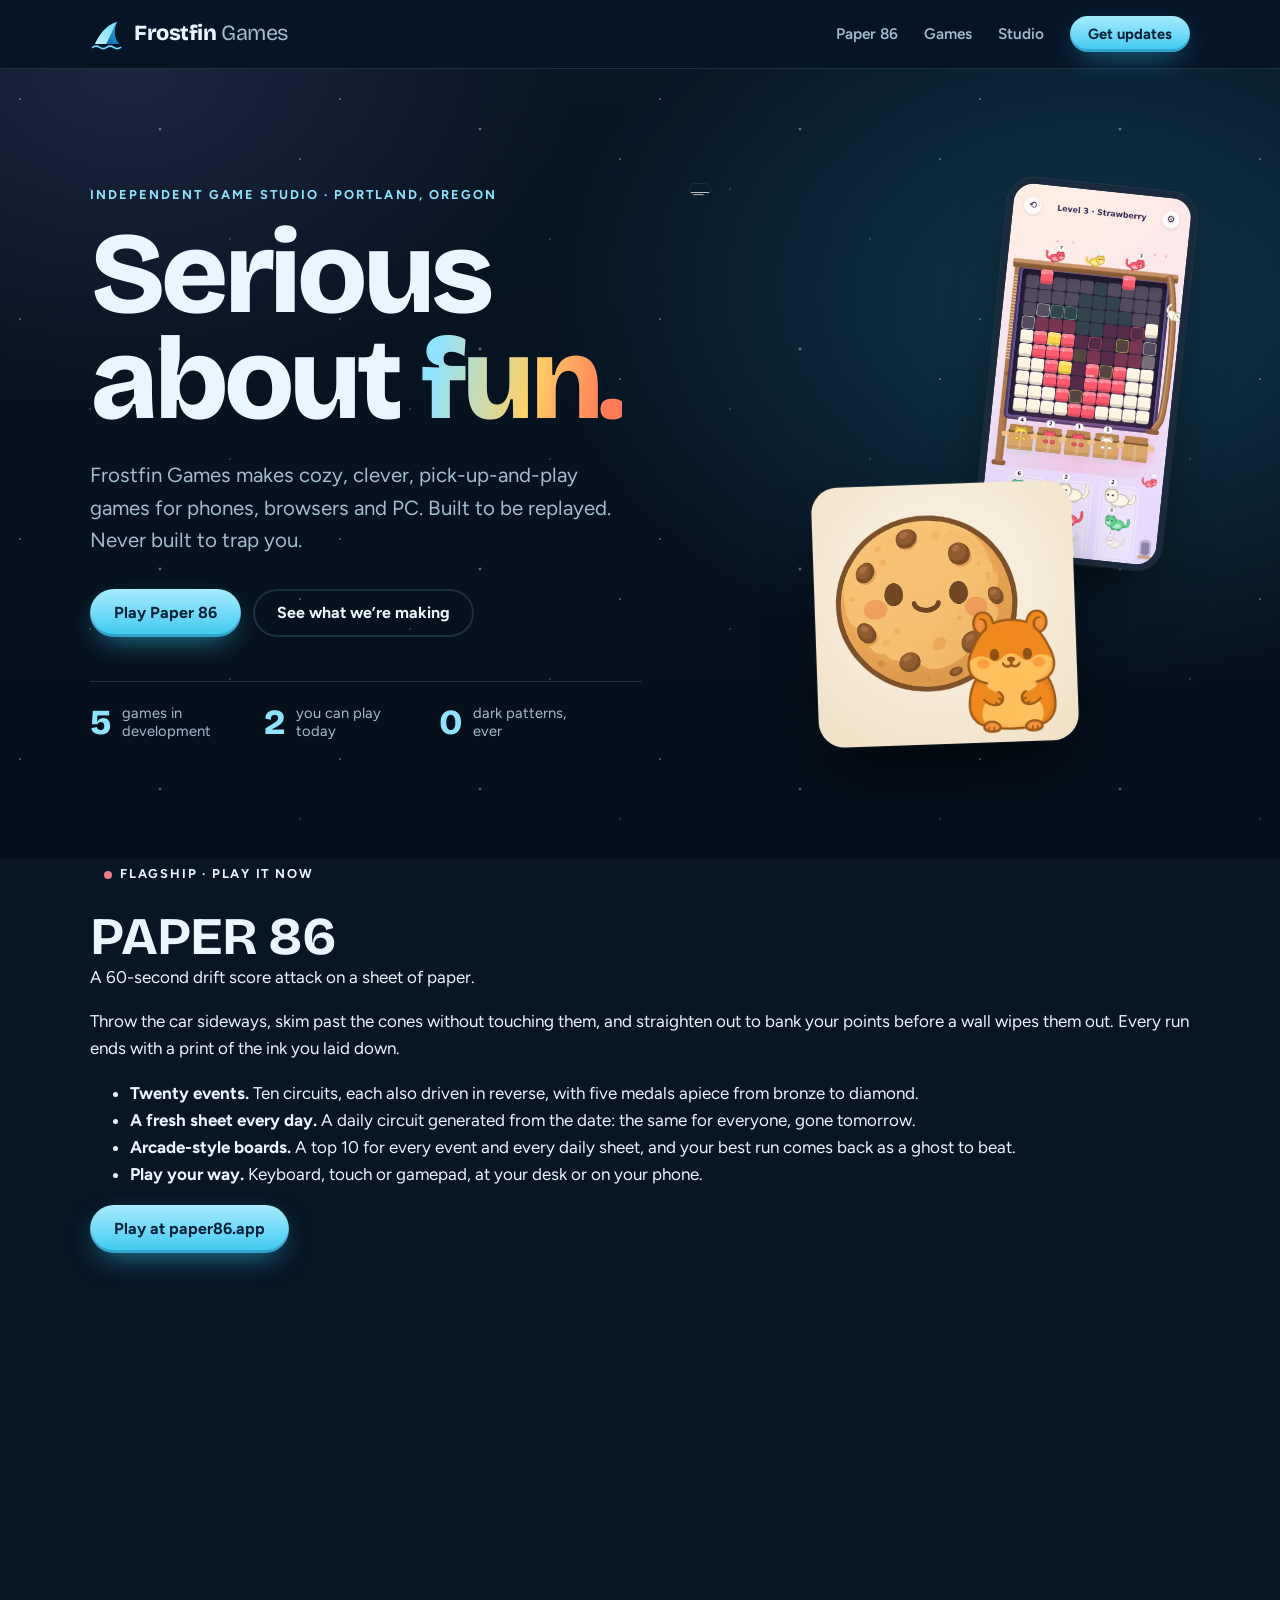
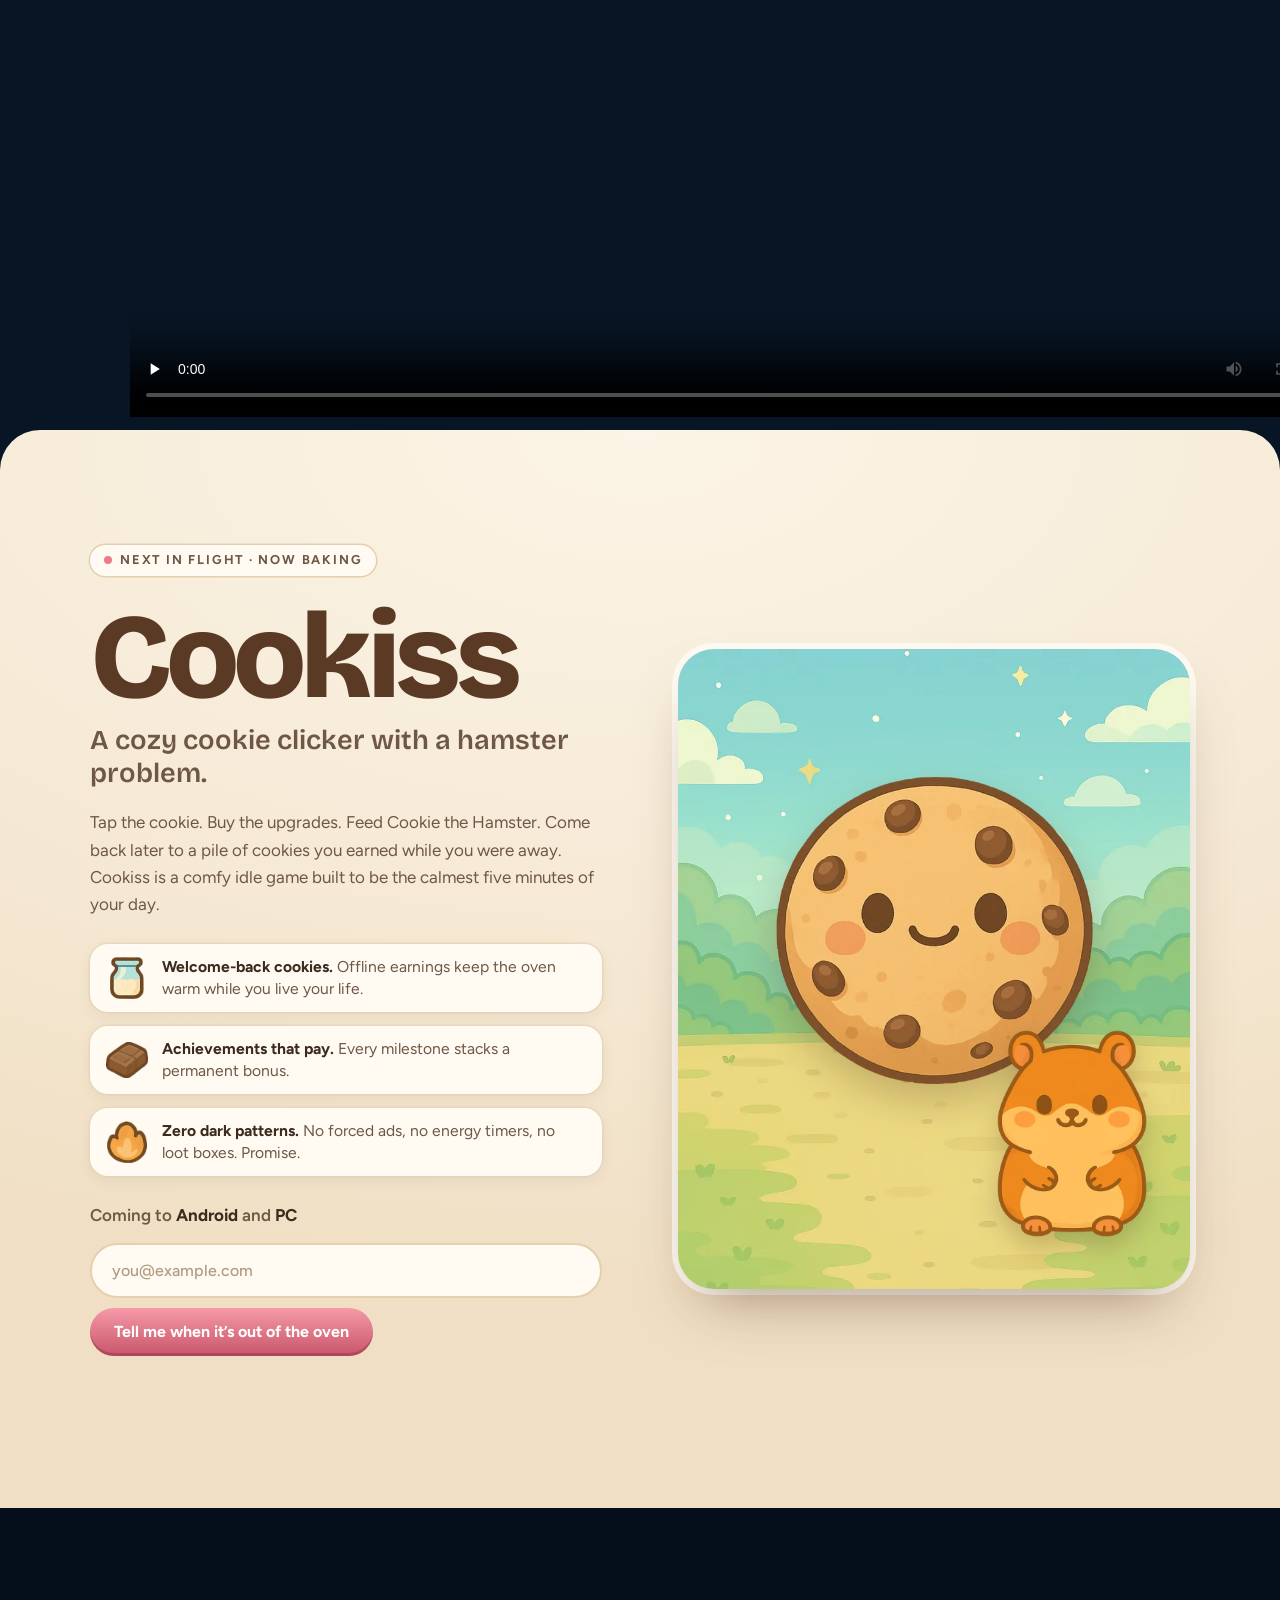
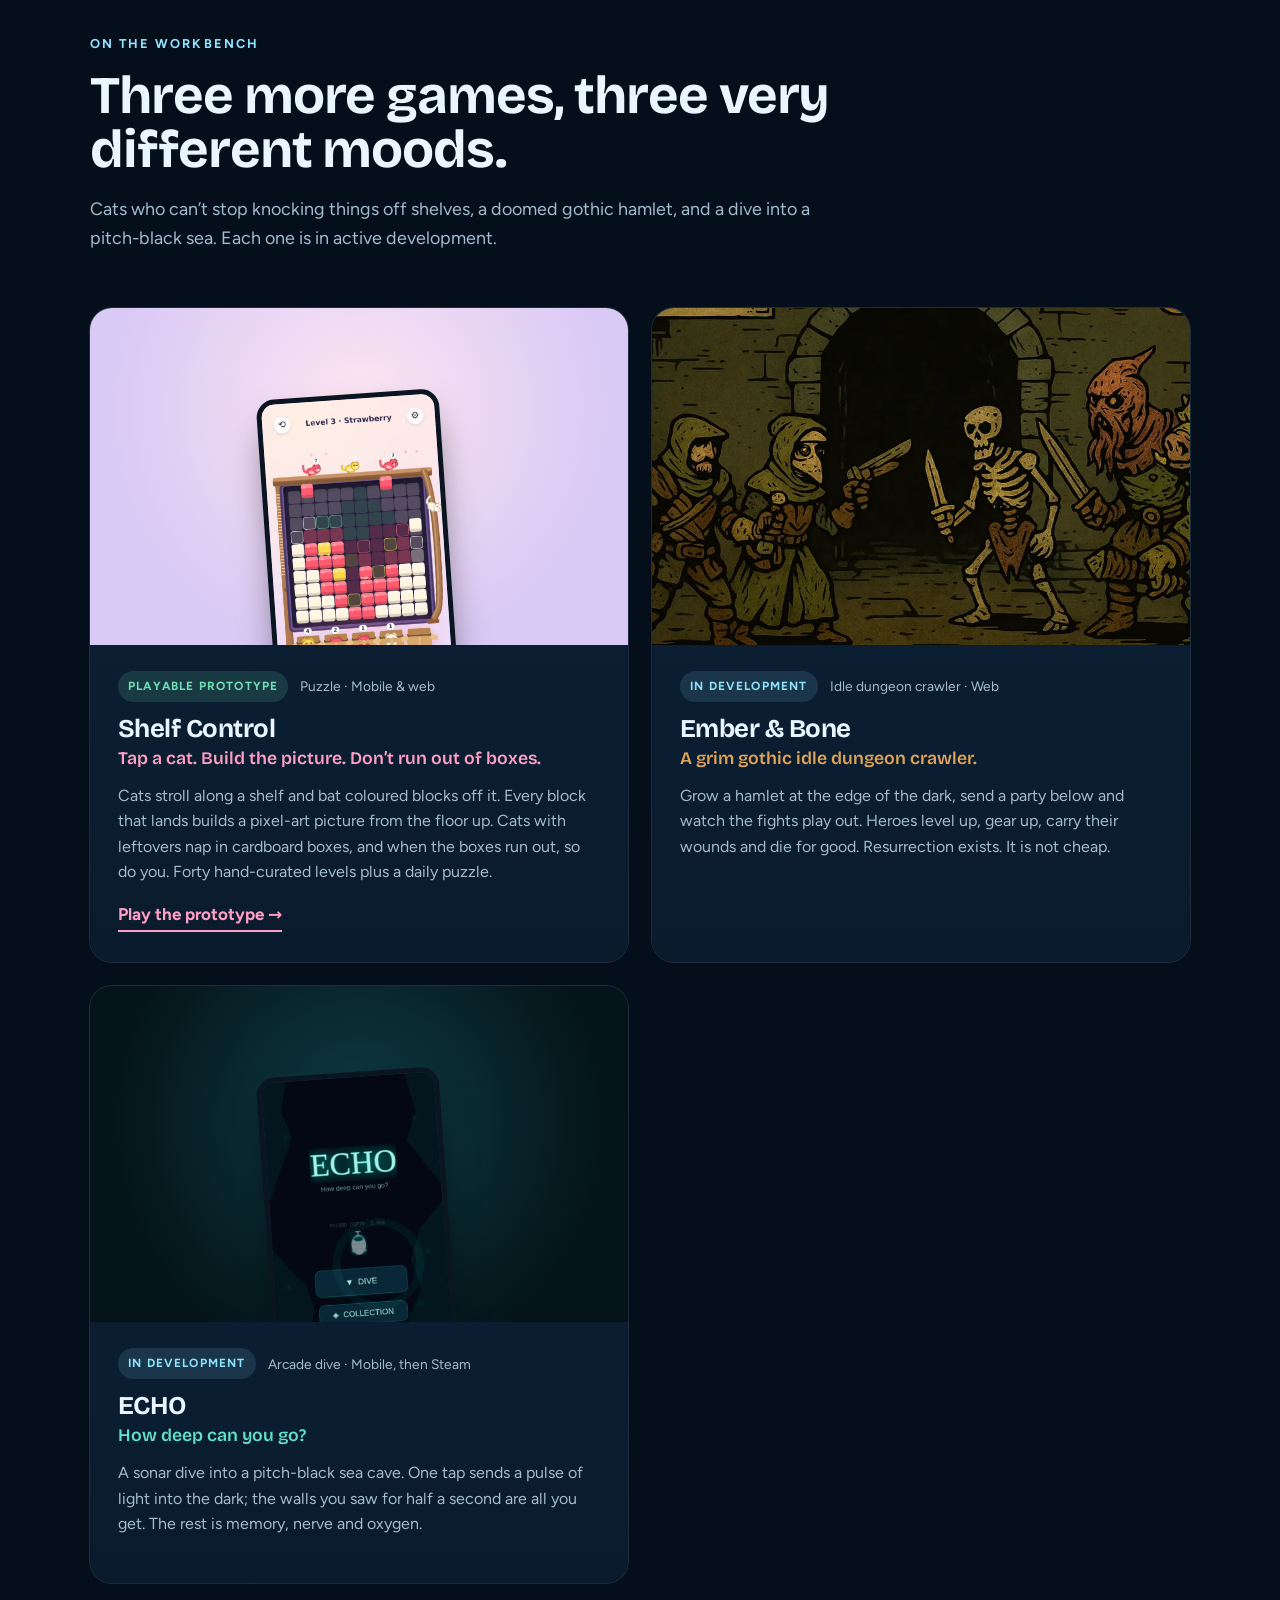
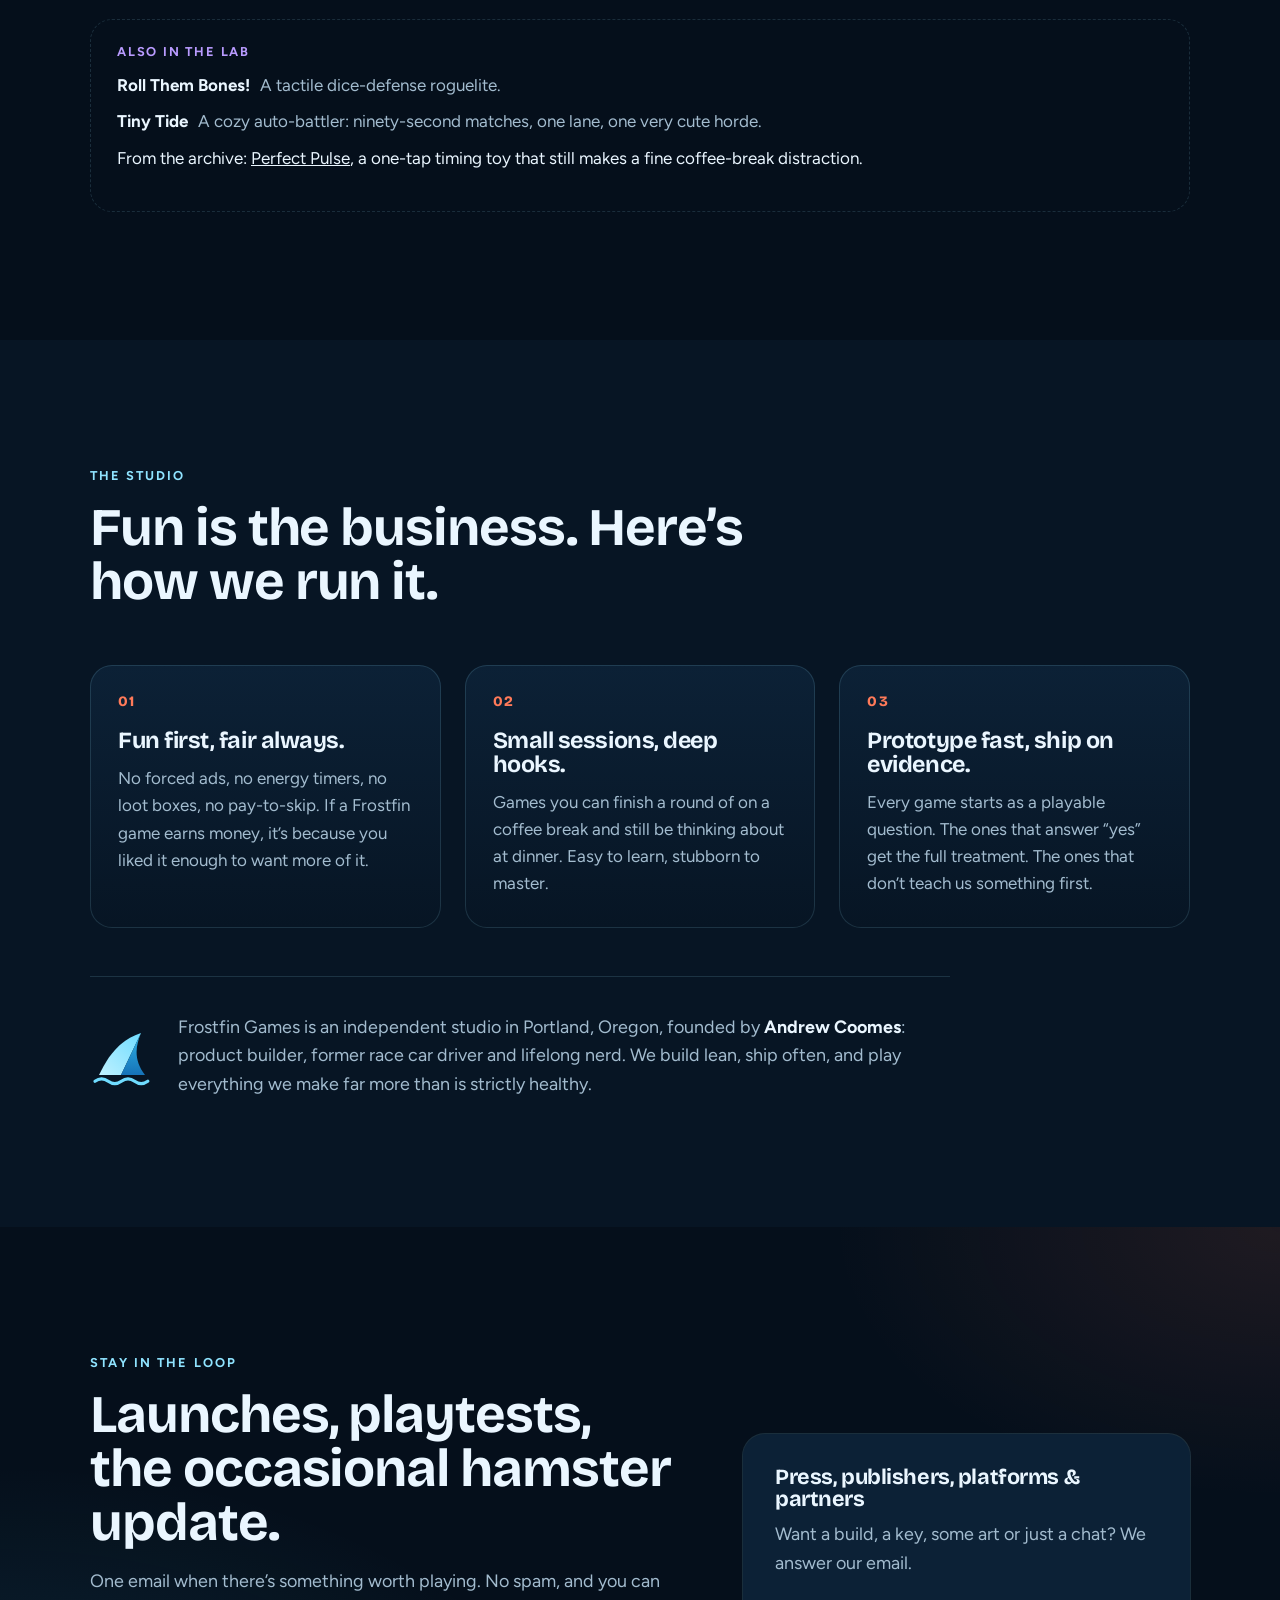
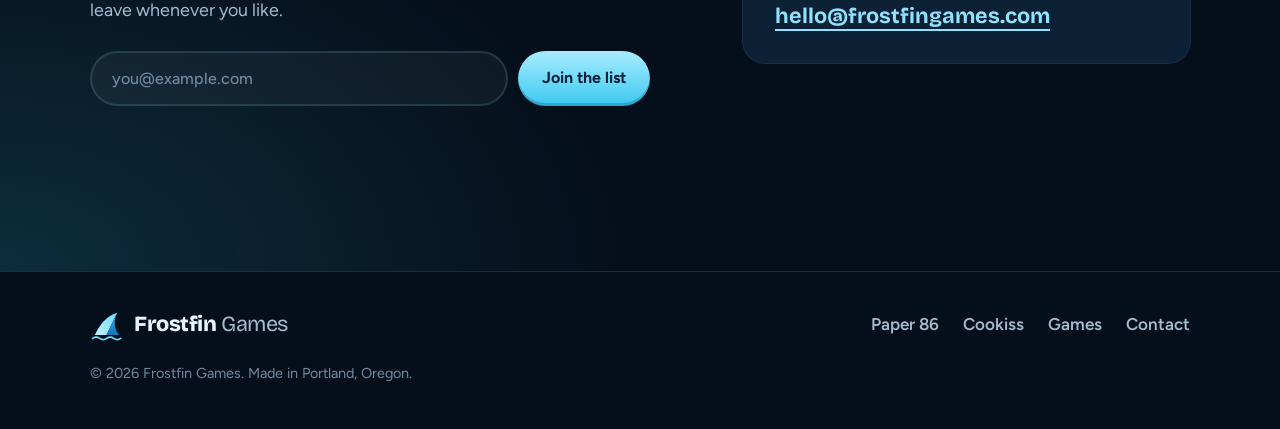
==== public/index.html @ 5053edb3 "Workbench intro: say what Shelf Control's cats actually do Co-Authored-By: Claude Opus 5.5 <noreply@" ====
<!DOCTYPE html>
<html lang="en">
<head>
  <meta charset="utf-8">
  <meta name="viewport" content="width=device-width, initial-scale=1">
  <title>Frostfin Games · Independent game studio</title>
  <meta name="description" content="Frostfin Games is an independent studio in Portland, Oregon making cozy, clever, pick-up-and-play games. Play Paper 86, a 60-second drift score attack. Next in the oven: Cookiss.">
  <meta name="theme-color" content="#071524">
  <meta name="color-scheme" content="dark">
  <link rel="canonical" href="https://frostfingames.com/">
  <link rel="icon" href="/favicon.svg" type="image/svg+xml">
  <link rel="apple-touch-icon" href="/assets/img/apple-touch-icon.png">

  <meta property="og:type" content="website">
  <meta property="og:site_name" content="Frostfin Games">
  <meta property="og:title" content="Frostfin Games · Serious about fun">
  <meta property="og:description" content="An independent studio making cozy, clever, pick-up-and-play games. Now playing: Paper 86. Next in the oven: Cookiss.">
  <meta property="og:url" content="https://frostfingames.com/">
  <meta property="og:image" content="https://frostfingames.com/assets/img/og.png">
  <meta property="og:image:width" content="1200">
  <meta property="og:image:height" content="630">
  <meta name="twitter:card" content="summary_large_image">

  <link rel="preload" href="/assets/fonts/bricolage-grotesque.woff2" as="font" type="font/woff2" crossorigin>
  <link rel="preload" href="/assets/fonts/figtree.woff2" as="font" type="font/woff2" crossorigin>
  <link rel="stylesheet" href="/assets/site.css">

  <script type="application/ld+json">
  {
    "@context": "https://schema.org",
    "@type": "Organization",
    "name": "Frostfin Games",
    "url": "https://frostfingames.com/",
    "logo": "https://frostfingames.com/assets/img/apple-touch-icon.png",
    "email": "hello@frostfingames.com",
    "address": { "@type": "PostalAddress", "addressLocality": "Portland", "addressRegion": "OR", "addressCountry": "US" }
  }
  </script>
</head>
<body>
  <a class="skip" href="#main">Skip to content</a>

  <header class="site-header">
    <div class="wrap header-row">
      <a class="brand" href="/" aria-label="Frostfin Games home">
        <svg class="brand-mark" viewBox="0 0 32 32" aria-hidden="true"><use href="#fin"/></svg>
        <span class="brand-word">Frostfin<span> Games</span></span>
      </a>
      <nav class="nav" aria-label="Primary">
        <a href="#paper86">Paper 86</a>
        <a href="#games">Games</a>
        <a href="#studio">Studio</a>
        <a class="btn btn-small" href="#signup">Get updates</a>
      </nav>
    </div>
  </header>

  <svg width="0" height="0" style="position:absolute" aria-hidden="true">
    <defs>
      <linearGradient id="fin-a" x1="0" y1="1" x2="1" y2="0"><stop offset="0" stop-color="#bff1ff"/><stop offset="1" stop-color="#6fdcff"/></linearGradient>
      <linearGradient id="fin-b" x1="0" y1="0" x2="0" y2="1"><stop offset="0" stop-color="#2fb4e8"/><stop offset="1" stop-color="#1673b8"/></linearGradient>
      <symbol id="fin" viewBox="0 0 32 32">
        <path d="M4.5 25.5C8.5 17.5 13.5 8.5 25.5 4.5L15.5 25.5Z" fill="url(#fin-a)"/>
        <path d="M25.5 4.5C22.5 11.5 22 18.5 27.5 25.5H15.5Z" fill="url(#fin-b)"/>
        <path d="M2.5 28.6c2.2-1.6 4.4-1.6 6.6 0s4.4 1.6 6.6 0 4.4-1.6 6.6 0 4.4 1.6 6.6 0" fill="none" stroke="#6fdcff" stroke-width="1.6" stroke-linecap="round"/>
      </symbol>
    </defs>
  </svg>

  <main id="main">
    <!-- ============ HERO ============ -->
    <section class="hero">
      <div class="snow" aria-hidden="true"></div>
      <div class="wrap hero-grid">
        <div class="hero-copy">
          <p class="eyebrow">Independent game studio &middot; Portland, Oregon</p>
          <h1>Serious<br>about <em>fun.</em></h1>
          <p class="lede">Frostfin Games makes cozy, clever, pick-up-and-play games for phones, browsers and PC. Built to be replayed. Never built to trap you.</p>
          <div class="cta-row">
            <a class="btn" href="https://paper86.app/">Play Paper 86</a>
            <a class="btn btn-ghost" href="#paper86">See what we&rsquo;re making</a>
          </div>
          <ul class="stats" aria-label="Studio at a glance">
            <li><b>5</b><span>games in development</span></li>
            <li><b>2</b><span>you can play today</span></li>
            <li><b>0</b><span>dark patterns, ever</span></li>
          </ul>
        </div>

        <div class="hero-art" aria-hidden="true">
          <div class="tile tile-paper"><img src="/assets/img/paper86-hero.webp" alt="" width="1200" height="675"></div>
          <div class="tile tile-shelf"><img src="/assets/img/shelf-control.webp" alt="" width="560" height="1120"></div>
          <div class="tile tile-cookiss">
            <img class="t-cookie" src="/assets/img/cookiss-cookie.webp" alt="" width="520" height="503">
            <img class="t-hamster" src="/assets/img/cookiss-hamster.webp" alt="" width="520" height="772">
          </div>
        </div>
      </div>
    </section>

    <!-- ============ PAPER 86 ============ -->
    <section class="paper" id="paper86" aria-labelledby="paper-title">
      <div class="wrap paper-grid">
        <div class="paper-copy">
          <p class="tag tag-paper"><span class="dot"></span>Flagship &middot; Play it now</p>
          <h2 id="paper-title" class="paper-title">PAPER 86</h2>
          <p class="paper-sub">A 60-second drift score attack on a sheet of paper.</p>
          <p>Throw the car sideways, skim past the cones without touching them, and straighten out to bank your points before a wall wipes them out. Every run ends with a print of the ink you laid down.</p>
          <ul class="paper-list">
            <li><b>Twenty events.</b> Ten circuits, each also driven in reverse, with five medals apiece from bronze to diamond.</li>
            <li><b>A fresh sheet every day.</b> A daily circuit generated from the date: the same for everyone, gone tomorrow.</li>
            <li><b>Arcade-style boards.</b> A top 10 for every event and every daily sheet, and your best run comes back as a ghost to beat.</li>
            <li><b>Play your way.</b> Keyboard, touch or gamepad, at your desk or on your phone.</li>
          </ul>
          <div class="cta-row">
            <a class="btn btn-ink" href="https://paper86.app/">Play at paper86.app</a>
          </div>
        </div>
        <div class="paper-art">
          <figure class="sheet">
            <video controls preload="none" playsinline poster="/assets/img/paper86-poster.webp" width="1280" height="720" aria-label="Paper 86 trailer">
              <source src="/assets/video/paper86-trailer.mp4" type="video/mp4">
            </video>
            <figcaption>The 32-second trailer, captured frame by frame from the game itself.</figcaption>
          </figure>
        </div>
      </div>
    </section>

    <!-- ============ COOKISS ============ -->
    <section class="cookiss" id="cookiss" aria-labelledby="cookiss-title">
      <div class="wrap cookiss-grid">
        <div class="cookiss-copy">
          <p class="tag tag-cookie"><span class="dot"></span>Next in flight &middot; Now baking</p>
          <h2 id="cookiss-title" class="cookiss-title">Cookiss</h2>
          <p class="cookiss-sub">A cozy cookie clicker with a hamster problem.</p>
          <p>Tap the cookie. Buy the upgrades. Feed Cookie the Hamster. Come back later to a pile of cookies you earned while you were away. Cookiss is a comfy idle game built to be the calmest five minutes of your day.</p>
          <ul class="perks">
            <li><img src="/assets/img/cookiss-milkdip.webp" alt="" width="200" height="252" loading="lazy"><span><b>Welcome-back cookies.</b> Offline earnings keep the oven warm while you live your life.</span></li>
            <li><img src="/assets/img/cookiss-chocobar.webp" alt="" width="200" height="173" loading="lazy"><span><b>Achievements that pay.</b> Every milestone stacks a permanent bonus.</span></li>
            <li><img src="/assets/img/cookiss-flame.webp" alt="" width="200" height="208" loading="lazy"><span><b>Zero dark patterns.</b> No forced ads, no energy timers, no loot boxes. Promise.</span></li>
          </ul>
          <p class="platforms">Coming to <b>Android</b> and <b>PC</b></p>
          <form class="signup signup-cookie" action="/api/subscribe" method="post" data-signup>
            <input type="hidden" name="source" value="cookiss">
            <label class="hp" aria-hidden="true">Company <input type="text" name="company" tabindex="-1" autocomplete="off"></label>
            <label for="email-cookiss" class="sr">Email address</label>
            <input id="email-cookiss" type="email" name="email" required autocomplete="email" placeholder="you@example.com">
            <button type="submit">Tell me when it&rsquo;s out of the oven</button>
            <p class="form-msg" role="status" aria-live="polite"></p>
          </form>
        </div>
        <div class="cookiss-art" aria-hidden="true">
          <div class="meadow">
            <img class="c-cookie" src="/assets/img/cookiss-cookie.webp" alt="" width="520" height="503" loading="lazy">
            <img class="c-hamster" src="/assets/img/cookiss-hamster.webp" alt="" width="520" height="772" loading="lazy">
            <span class="plus p1">+1</span><span class="plus p2">+12</span><span class="plus p3">+1.2k</span>
          </div>
        </div>
      </div>
    </section>

    <!-- ============ WORKBENCH ============ -->
    <section class="section" id="games" aria-labelledby="games-title">
      <div class="wrap">
        <header class="section-head">
          <p class="eyebrow">On the workbench</p>
          <h2 id="games-title">Three more games, three very different moods.</h2>
          <p>Cats who can&rsquo;t stop knocking things off shelves, a doomed gothic hamlet, and a dive into a pitch-black sea. Each one is in active development.</p>
        </header>

        <div class="games">
          <article class="game game-shelf">
            <div class="media media-phone"><img src="/assets/img/shelf-control.webp" alt="Shelf Control gameplay: cats on a shelf above a half-built pixel-art strawberry" width="560" height="1120" loading="lazy"></div>
            <div class="game-body">
              <div class="meta"><span class="status status-play">Playable prototype</span><span>Puzzle &middot; Mobile &amp; web</span></div>
              <h3>Shelf Control</h3>
              <p class="hook">Tap a cat. Build the picture. Don&rsquo;t run out of boxes.</p>
              <p>Cats stroll along a shelf and bat coloured blocks off it. Every block that lands builds a pixel-art picture from the floor up. Cats with leftovers nap in cardboard boxes, and when the boxes run out, so do you. Forty hand-curated levels plus a daily puzzle.</p>
              <a class="link" href="https://andrewcoomes.com/shelf-control/" rel="noopener">Play the prototype <span aria-hidden="true">&rarr;</span></a>
            </div>
          </article>

          <article class="game game-ember">
            <div class="media media-wide"><img src="/assets/img/ember-bone.webp" alt="Ember &amp; Bone art: a knight, rogues and a monk face skeletons and an orc in a torchlit crypt" width="1200" height="500" loading="lazy"></div>
            <div class="game-body">
              <div class="meta"><span class="status status-dev">In development</span><span>Idle dungeon crawler &middot; Web</span></div>
              <h3>Ember &amp; Bone</h3>
              <p class="hook">A grim gothic idle dungeon crawler.</p>
              <p>Grow a hamlet at the edge of the dark, send a party below and watch the fights play out. Heroes level up, gear up, carry their wounds and die for good. Resurrection exists. It is not cheap.</p>
            </div>
          </article>


          <article class="game game-echo">
            <div class="media media-phone"><img src="/assets/img/echo.webp" alt="ECHO title screen: a small diving pod in a dark sea cave, asking how deep can you go" width="560" height="1204" loading="lazy"></div>
            <div class="game-body">
              <div class="meta"><span class="status status-dev">In development</span><span>Arcade dive &middot; Mobile, then Steam</span></div>
              <h3>ECHO</h3>
              <p class="hook">How deep can you go?</p>
              <p>A sonar dive into a pitch-black sea cave. One tap sends a pulse of light into the dark; the walls you saw for half a second are all you get. The rest is memory, nerve and oxygen.</p>
            </div>
          </article>
        </div>

        <aside class="lab" id="lab" aria-label="Also in the lab">
          <p class="lab-label">Also in the lab</p>
          <ul>
            <li><b>Roll Them Bones!</b> A tactile dice-defense roguelite.</li>
            <li><b>Tiny Tide</b> A cozy auto-battler: ninety-second matches, one lane, one very cute horde.</li>
          </ul>
          <p class="lab-archive">From the archive: <a href="/play/perfect-pulse/">Perfect Pulse</a>, a one-tap timing toy that still makes a fine coffee-break distraction.</p>
        </aside>
      </div>
    </section>

    <!-- ============ STUDIO ============ -->
    <section class="section studio" id="studio" aria-labelledby="studio-title">
      <div class="wrap">
        <header class="section-head">
          <p class="eyebrow">The studio</p>
          <h2 id="studio-title">Fun is the business. Here&rsquo;s how we run it.</h2>
        </header>
        <div class="pillars">
          <div class="pillar">
            <span class="pillar-num">01</span>
            <h3>Fun first, fair always.</h3>
            <p>No forced ads, no energy timers, no loot boxes, no pay-to-skip. If a Frostfin game earns money, it&rsquo;s because you liked it enough to want more of it.</p>
          </div>
          <div class="pillar">
            <span class="pillar-num">02</span>
            <h3>Small sessions, deep hooks.</h3>
            <p>Games you can finish a round of on a coffee break and still be thinking about at dinner. Easy to learn, stubborn to master.</p>
          </div>
          <div class="pillar">
            <span class="pillar-num">03</span>
            <h3>Prototype fast, ship on evidence.</h3>
            <p>Every game starts as a playable question. The ones that answer &ldquo;yes&rdquo; get the full treatment. The ones that don&rsquo;t teach us something first.</p>
          </div>
        </div>
        <div class="about">
          <svg class="about-mark" viewBox="0 0 32 32" aria-hidden="true"><use href="#fin"/></svg>
          <p>Frostfin Games is an independent studio in Portland, Oregon, founded by <b>Andrew Coomes</b>: product builder, former race car driver and lifelong nerd. We build lean, ship often, and play everything we make far more than is strictly healthy.</p>
        </div>
      </div>
    </section>

    <!-- ============ SIGNUP / CONTACT ============ -->
    <section class="section signup-section" id="signup" aria-labelledby="signup-title">
      <div class="wrap signup-grid">
        <div>
          <p class="eyebrow">Stay in the loop</p>
          <h2 id="signup-title">Launches, playtests, the occasional hamster update.</h2>
          <p>One email when there&rsquo;s something worth playing. No spam, and you can leave whenever you like.</p>
          <form class="signup" action="/api/subscribe" method="post" data-signup>
            <input type="hidden" name="source" value="studio">
            <label class="hp" aria-hidden="true">Company <input type="text" name="company" tabindex="-1" autocomplete="off"></label>
            <label for="email-studio" class="sr">Email address</label>
            <input id="email-studio" type="email" name="email" required autocomplete="email" placeholder="you@example.com">
            <button type="submit">Join the list</button>
            <p class="form-msg" role="status" aria-live="polite"></p>
          </form>
        </div>
        <div class="contact-card">
          <h3>Press, publishers, platforms &amp; partners</h3>
          <p>Want a build, a key, some art or just a chat? We answer our email.</p>
          <a class="contact-email" href="mailto:hello@frostfingames.com">hello@frostfingames.com</a>
        </div>
      </div>
    </section>
  </main>

  <footer class="site-footer">
    <div class="wrap footer-row">
      <a class="brand" href="/" aria-label="Frostfin Games home">
        <svg class="brand-mark" viewBox="0 0 32 32" aria-hidden="true"><use href="#fin"/></svg>
        <span class="brand-word">Frostfin<span> Games</span></span>
      </a>
      <nav aria-label="Footer">
        <a href="#paper86">Paper 86</a>
        <a href="#cookiss">Cookiss</a>
        <a href="#games">Games</a>
        <a href="mailto:hello@frostfingames.com">Contact</a>
      </nav>
      <p class="fine">&copy; <span data-year>2026</span> Frostfin Games. Made in Portland, Oregon.</p>
    </div>
  </footer>

  <script src="/assets/site.js" defer></script>
</body>
</html>
---- assets/site.css ----
/* Frostfin Games — site styles. No build step; edit and ship. */

@font-face {
  font-family: "Bricolage Grotesque";
  src: url("/assets/fonts/bricolage-grotesque.woff2") format("woff2");
  font-weight: 200 800;
  font-display: swap;
}
@font-face {
  font-family: "Figtree";
  src: url("/assets/fonts/figtree.woff2") format("woff2");
  font-weight: 300 900;
  font-display: swap;
}

:root {
  /* Arctic night */
  --abyss: #050f1b;
  --night: #071524;
  --deep: #0c2136;
  --shelf: #11304c;
  --line: rgba(155, 231, 255, .14);
  --text: #eaf6ff;
  --muted: #a3bccf;
  --frost: #8fe3ff;
  --frost-strong: #3cc8f0;
  /* Warmth, because fun */
  --coral: #ff7a59;
  --sun: #ffd166;
  --mint: #6fe0b5;
  --violet: #b99bff;

  /* Cookiss's own palette, borrowed from the game */
  --dough: #e8a63c;
  --choc: #5a3a24;
  --cocoa: #3b2a1e;
  --berry: #ec7a8b;
  --berry-dk: #c9556a;
  --milk: #fffbf3;
  --crumb: #f6ead6;

  --display: "Bricolage Grotesque", ui-sans-serif, system-ui, sans-serif;
  --body: "Figtree", ui-sans-serif, system-ui, -apple-system, "Segoe UI", sans-serif;
  --radius: 22px;
  --wrap: 1180px;
  --gutter: clamp(16px, 4vw, 40px);
}

*, *::before, *::after { box-sizing: border-box; }
html { scroll-behavior: smooth; -webkit-text-size-adjust: 100%; }
body {
  margin: 0;
  background: var(--night);
  color: var(--text);
  font: 400 1.0625rem/1.6 var(--body);
  -webkit-font-smoothing: antialiased;
  overflow-x: hidden;
}
img { max-width: 100%; height: auto; display: block; }
a { color: inherit; }
h1, h2, h3 { font-family: var(--display); line-height: 1.02; margin: 0; letter-spacing: -.02em; }
h2 { font-size: clamp(2rem, 4.4vw, 3.3rem); font-weight: 700; }
h3 { font-size: 1.6rem; font-weight: 700; }
p { margin: 0 0 1em; }
b { font-weight: 700; }

.wrap { max-width: var(--wrap); margin: 0 auto; padding: 0 var(--gutter); }
.sr { position: absolute; width: 1px; height: 1px; overflow: hidden; clip: rect(0 0 0 0); white-space: nowrap; }
.hp { position: absolute; left: -9999px; width: 1px; height: 1px; overflow: hidden; }
.skip { position: absolute; left: 12px; top: -60px; z-index: 100; background: var(--frost); color: var(--abyss); padding: 10px 14px; border-radius: 10px; font-weight: 700; }
.skip:focus { top: 12px; }
:focus-visible { outline: 3px solid var(--sun); outline-offset: 3px; border-radius: 6px; }

.eyebrow {
  font: 700 .8rem/1.2 var(--body);
  letter-spacing: .16em; text-transform: uppercase;
  color: var(--frost); margin-bottom: 18px;
}

/* ---------- Buttons ---------- */
.btn {
  display: inline-flex; align-items: center; justify-content: center; gap: 8px;
  font: 700 1rem/1 var(--body);
  padding: 16px 24px; border-radius: 999px;
  background: linear-gradient(180deg, #a8ecff, var(--frost-strong));
  color: #03223a; text-decoration: none; border: 0; cursor: pointer;
  box-shadow: 0 10px 30px -10px rgba(60, 200, 240, .7), inset 0 -3px 0 rgba(0, 60, 100, .25);
  transition: transform .15s ease, box-shadow .15s ease;
}
.btn:hover { transform: translateY(-2px); box-shadow: 0 16px 34px -12px rgba(60, 200, 240, .85), inset 0 -3px 0 rgba(0, 60, 100, .25); }
.btn:active { transform: translateY(1px); }
.btn-ghost { background: transparent; color: var(--text); box-shadow: inset 0 0 0 2px var(--line); }
.btn-ghost:hover { box-shadow: inset 0 0 0 2px var(--frost); }
.btn-small { padding: 11px 18px; font-size: .92rem; }

/* ---------- Header ---------- */
.site-header {
  position: sticky; top: 0; z-index: 50;
  background: rgba(7, 21, 36, .72);
  backdrop-filter: saturate(160%) blur(14px);
  -webkit-backdrop-filter: saturate(160%) blur(14px);
  border-bottom: 1px solid var(--line);
}
.header-row { display: flex; align-items: center; justify-content: space-between; height: 68px; gap: 16px; }
.brand { display: inline-flex; align-items: center; gap: 10px; text-decoration: none; }
.brand-mark { width: 34px; height: 34px; flex: none; }
.brand-word { font: 800 1.35rem/1 var(--display); letter-spacing: -.02em; }
.brand-word span { font-weight: 400; color: var(--muted); }
.nav { display: flex; align-items: center; gap: 26px; }
.nav a:not(.btn) { text-decoration: none; color: var(--muted); font-weight: 600; font-size: .96rem; }
.nav a:not(.btn):hover { color: var(--text); }
@media (max-width: 720px) {
  .nav a:not(.btn) { display: none; }
  .brand-word span { display: none; }
}

/* ---------- Hero ---------- */
.hero {
  position: relative; overflow: hidden;
  padding: clamp(56px, 9vw, 120px) 0 clamp(64px, 9vw, 120px);
  background:
    radial-gradient(60% 70% at 85% 30%, rgba(60, 200, 240, .20), transparent 70%),
    radial-gradient(50% 60% at 10% 0%, rgba(185, 155, 255, .12), transparent 70%),
    linear-gradient(180deg, var(--night), var(--abyss));
}
.hero::after {
  content: ""; position: absolute; left: 0; right: 0; bottom: -1px; height: 90px;
  background: linear-gradient(180deg, transparent, var(--abyss));
  pointer-events: none;
}
.snow {
  position: absolute; inset: 0; pointer-events: none; opacity: .55;
  background-image:
    radial-gradient(1.5px 1.5px at 20px 30px, #fff, transparent),
    radial-gradient(1px 1px at 90px 120px, #cfefff, transparent),
    radial-gradient(2px 2px at 160px 60px, #fff, transparent),
    radial-gradient(1px 1px at 230px 170px, #cfefff, transparent),
    radial-gradient(1.5px 1.5px at 300px 90px, #fff, transparent);
  background-size: 320px 220px;
  animation: snow 28s linear infinite;
}
@keyframes snow { to { background-position: 60px 660px; } }

.hero-grid { position: relative; z-index: 1; display: grid; grid-template-columns: 1.05fr .95fr; gap: 48px; align-items: center; }
.hero h1 { font-size: clamp(3.4rem, 9vw, 7.4rem); font-weight: 800; letter-spacing: -.045em; line-height: .92; margin-bottom: 26px; }
.hero h1 em {
  font-style: normal;
  background: linear-gradient(100deg, var(--frost) 10%, var(--sun) 55%, var(--coral) 90%);
  -webkit-background-clip: text; background-clip: text; color: transparent;
}
.lede { font-size: clamp(1.1rem, 1.6vw, 1.3rem); color: var(--muted); max-width: 34em; margin-bottom: 32px; }
.cta-row { display: flex; flex-wrap: wrap; gap: 12px; margin-bottom: 44px; }
.stats { list-style: none; margin: 0; padding: 22px 0 0; display: grid; grid-template-columns: repeat(3, auto); justify-content: start; gap: 14px 32px; border-top: 1px solid var(--line); }
.stats li { display: flex; align-items: center; gap: 10px; }
.stats b { font: 800 2.2rem/1 var(--display); color: var(--frost); }
.stats span { color: var(--muted); font-size: .92rem; max-width: 7.5em; line-height: 1.25; }
@media (max-width: 520px) { .stats { grid-template-columns: 1fr; } .stats span { max-width: none; } }

.hero-art { position: relative; height: clamp(420px, 46vw, 560px); }
.tile {
  position: absolute; border-radius: 26px; overflow: hidden;
  box-shadow: 0 30px 60px -20px rgba(0, 0, 0, .7), 0 0 0 1px rgba(255, 255, 255, .08);
  transition: transform .5s cubic-bezier(.2, .8, .2, 1);
}
.tile img { width: 100%; height: 100%; object-fit: cover; }
.tile-ember { width: 46%; aspect-ratio: 920 / 1140; left: 0; top: 10%; transform: rotate(-7deg); }
.tile-shelf { width: 38%; aspect-ratio: 1 / 2; right: 2%; top: 0; transform: rotate(6deg); border: 6px solid #1b2a3c; }
.tile-cookiss {
  width: 52%; aspect-ratio: 1; left: 25%; bottom: 0; transform: rotate(-2deg);
  background: radial-gradient(circle at 50% 40%, #fff6e6, var(--crumb) 55%, #f0dfc4);
}
.tile-cookiss .t-cookie { position: absolute; width: 70%; height: auto; left: 8%; top: 12%; object-fit: contain; animation: bob 5s ease-in-out infinite; }
.tile-cookiss .t-hamster { position: absolute; width: 42%; height: auto; right: 4%; bottom: -4%; object-fit: contain; }
.hero-art:hover .tile-ember { transform: rotate(-10deg) translateX(-10px); }
.hero-art:hover .tile-shelf { transform: rotate(9deg) translateX(10px); }
@keyframes bob { 50% { transform: translateY(-8px) rotate(4deg); } }

@media (max-width: 900px) {
  .hero-grid { grid-template-columns: 1fr; }
  .hero-art { height: 400px; max-width: 460px; width: 100%; margin: 0 auto; }
}

/* ---------- Cookiss ---------- */
.cookiss {
  position: relative;
  background: radial-gradient(120% 80% at 50% 0%, #fcf4e6 0%, var(--crumb) 55%, #f0dfc4 100%);
  color: var(--cocoa);
  padding: clamp(64px, 9vw, 120px) 0;
  border-radius: 40px 40px 0 0;
  margin-top: -40px;
  z-index: 2;
}
.cookiss-grid { display: grid; grid-template-columns: 1fr 1fr; gap: clamp(32px, 6vw, 80px); align-items: center; }
.tag { display: inline-flex; align-items: center; gap: 8px; font: 700 .8rem/1 var(--body); letter-spacing: .14em; text-transform: uppercase; padding: 9px 14px; border-radius: 999px; margin-bottom: 20px; }
.tag-cookie { background: var(--milk); color: var(--berry-dk); box-shadow: 0 0 0 1.5px #e4cfae; }
.tag .dot { width: 8px; height: 8px; border-radius: 50%; background: var(--berry); animation: pulse 1.6s ease-in-out infinite; }
@keyframes pulse { 50% { opacity: .3; } }
.cookiss-title { font-size: clamp(4rem, 10vw, 7.5rem); font-weight: 800; color: var(--choc); letter-spacing: -.05em; margin-bottom: 6px; }
.cookiss-sub { font: 600 clamp(1.3rem, 2.2vw, 1.7rem)/1.2 var(--display); color: var(--berry-dk); margin-bottom: 20px; }
.cookiss p { color: #6e5745; }
.perks { list-style: none; padding: 0; margin: 26px 0; display: grid; gap: 14px; }
.perks li { display: flex; align-items: center; gap: 14px; background: var(--milk); border-radius: 18px; padding: 12px 16px; box-shadow: 0 4px 14px rgba(90, 58, 36, .08), 0 0 0 1.5px #ecdcbf; }
.perks img { width: 42px; height: 42px; object-fit: contain; flex: none; }
.perks span { color: #6e5745; line-height: 1.4; font-size: .98rem; }
.perks b { color: var(--cocoa); }
.platforms { font-weight: 600; margin-bottom: 14px; }
.platforms b { color: var(--cocoa); }

.meadow {
  position: relative; aspect-ratio: 4 / 5; border-radius: 36px; overflow: hidden;
  background: url("/assets/img/cookiss-meadow.webp") center / cover;
  box-shadow: 0 30px 60px -25px rgba(90, 58, 36, .55), 0 0 0 6px var(--milk);
}
.c-cookie { position: absolute; width: 62%; left: 19%; top: 20%; animation: bob 5s ease-in-out infinite; filter: drop-shadow(0 18px 18px rgba(90, 58, 36, .25)); }
.c-hamster { position: absolute; width: 36%; right: 5%; bottom: 3%; filter: drop-shadow(0 12px 12px rgba(90, 58, 36, .25)); }
.plus { position: absolute; font: 800 1.4rem/1 var(--display); color: var(--milk); text-shadow: 0 2px 0 var(--choc), 0 0 12px rgba(90, 58, 36, .4); animation: rise 3.6s ease-out infinite; opacity: 0; }
.p1 { left: 22%; top: 30%; }
.p2 { left: 64%; top: 22%; animation-delay: 1.2s; }
.p3 { left: 42%; top: 16%; animation-delay: 2.4s; font-size: 1.1rem; }
@keyframes rise { 0% { opacity: 0; transform: translateY(20px); } 15% { opacity: 1; } 70% { opacity: 1; } 100% { opacity: 0; transform: translateY(-60px); } }
@media (max-width: 900px) {
  .cookiss-grid { grid-template-columns: 1fr; }
  .cookiss-art { order: -1; max-width: 340px; width: 100%; margin: 0 auto; }
}

/* ---------- Signup forms ---------- */
.signup { display: flex; flex-wrap: wrap; gap: 10px; max-width: 560px; }
.signup input[type=email] {
  flex: 1 1 240px; min-width: 0;
  font: 500 1rem/1 var(--body); padding: 16px 20px; border-radius: 999px;
  border: 2px solid var(--line); background: rgba(255, 255, 255, .04); color: var(--text);
}
.signup input[type=email]::placeholder { color: #6f8aa0; }
.signup input[type=email]:focus { outline: none; border-color: var(--frost); }
.signup button {
  flex: 0 1 auto;
  font: 700 1rem/1 var(--body); padding: 16px 24px; border-radius: 999px; border: 0; cursor: pointer;
  background: linear-gradient(180deg, #a8ecff, var(--frost-strong)); color: #03223a;
  box-shadow: inset 0 -3px 0 rgba(0, 60, 100, .25);
}
.signup button:disabled { opacity: .6; cursor: progress; }
.form-msg { flex-basis: 100%; margin: 4px 0 0 8px; min-height: 1.5em; font-weight: 600; font-size: .95rem; }
.form-msg.ok { color: var(--mint); }
.form-msg.err { color: var(--coral); }

.signup-cookie input[type=email] { background: var(--milk); border-color: #e4cfae; color: var(--cocoa); }
.signup-cookie input[type=email]::placeholder { color: #b19a82; }
.signup-cookie input[type=email]:focus { border-color: var(--berry); }
.signup-cookie button { background: linear-gradient(180deg, #f59aa8, var(--berry-dk)); color: #fff; box-shadow: inset 0 -3px 0 rgba(90, 20, 40, .25); }
.signup-cookie .form-msg.ok { color: #2f7d63; }
.signup-cookie .form-msg.err { color: #b23c3c; }
@media (max-width: 480px) { .signup button { flex: 1 1 100%; } }

/* ---------- Sections ---------- */
.section { padding: clamp(72px, 10vw, 128px) 0; background: var(--abyss); }
.section-head { max-width: 760px; margin-bottom: clamp(36px, 5vw, 56px); }
.section-head h2 { margin-bottom: 18px; }
.section-head p:not(.eyebrow) { color: var(--muted); font-size: 1.12rem; }

/* ---------- Game cards ---------- */
.games { display: grid; grid-template-columns: repeat(2, 1fr); gap: 24px; }
.game {
  --accent: var(--frost);
  display: flex; flex-direction: column;
  background: linear-gradient(180deg, var(--deep), #0a1b2d);
  border-radius: var(--radius); overflow: hidden;
  box-shadow: 0 0 0 1px var(--line);
  transition: transform .25s ease, box-shadow .25s ease;
}
.game:hover { transform: translateY(-4px); box-shadow: 0 0 0 1px color-mix(in srgb, var(--accent) 55%, transparent), 0 24px 50px -24px color-mix(in srgb, var(--accent) 60%, transparent); }
.game-shelf { --accent: #ff9fc6; }
.game-ember { --accent: #e0a458; }
.game-sigil { --accent: #7fd8ff; }
.game-echo  { --accent: #5fe0c8; }

.media { position: relative; aspect-ratio: 16 / 10; overflow: hidden; }
.media-wide img { width: 100%; height: 100%; object-fit: cover; }
.media-phone { display: grid; place-items: center; }
.media-phone img {
  width: 34%; aspect-ratio: 1 / 2; object-fit: cover; object-position: top;
  border-radius: 18px; border: 5px solid #0b1522; margin-top: 16%;
  box-shadow: 0 20px 40px -12px rgba(0, 0, 0, .6);
  transform: rotate(-4deg);
  transition: transform .4s cubic-bezier(.2, .8, .2, 1);
}
.game:hover .media-phone img { transform: rotate(0) translateY(-10px); }
.game-shelf .media { background: radial-gradient(circle at 50% 30%, #fde6f2, #d9c9f5 70%); }
.game-echo .media  { background: radial-gradient(circle at 50% 40%, #0f3c44, #041419 75%); }
.game-sigil .media img { object-position: center 35%; }

.game-body { padding: 26px 28px 30px; display: flex; flex-direction: column; flex: 1; }
.meta { display: flex; flex-wrap: wrap; align-items: center; gap: 8px 12px; font-size: .86rem; color: var(--muted); margin-bottom: 14px; }
.status { font-weight: 700; font-size: .74rem; letter-spacing: .1em; text-transform: uppercase; padding: 6px 10px; border-radius: 999px; }
.status-play  { background: rgba(111, 224, 181, .14); color: var(--mint); }
.status-dev   { background: rgba(143, 227, 255, .12); color: var(--frost); }
.status-proto { background: rgba(185, 155, 255, .14); color: var(--violet); }
.game h3 { margin-bottom: 6px; }
.hook { font: 600 1.1rem/1.3 var(--display); color: var(--accent); margin-bottom: 12px; }
.game p:not(.hook) { color: var(--muted); font-size: 1rem; }
.link { margin-top: auto; align-self: flex-start; font-weight: 700; color: var(--accent); text-decoration: none; border-bottom: 2px solid currentColor; padding-bottom: 2px; }
.link:hover { color: var(--text); }
@media (max-width: 820px) { .games { grid-template-columns: 1fr; } }

/* ---------- Arcade ---------- */
.arcade { background: linear-gradient(180deg, var(--abyss), var(--night)); }
.arcade-grid { display: grid; grid-template-columns: repeat(2, 1fr); gap: 24px; }
.cab {
  display: grid; grid-template-columns: 38% 1fr; text-decoration: none;
  border-radius: var(--radius); overflow: hidden; min-height: 260px;
  background: var(--deep); box-shadow: 0 0 0 1px var(--line);
  transition: transform .2s ease, box-shadow .2s ease;
}
.cab:hover { transform: translateY(-3px); box-shadow: 0 0 0 1px var(--frost), 0 20px 40px -20px rgba(60, 200, 240, .6); }
.cab-media { position: relative; overflow: hidden; background: #0a0a1a; }
.cab-media img { position: absolute; inset: 0; width: 100%; height: 100%; object-fit: cover; }
.cab-pulse .cab-media img { object-position: center 40%; }
.cab-paper .cab-media { background: #f1ede4; }
.cab-body { padding: 24px 24px 26px; display: flex; flex-direction: column; align-items: flex-start; }
.cab-body h3 { margin-bottom: 10px; }
.cab-body p { color: var(--muted); font-size: .98rem; }
.cab-body .btn { margin-top: auto; }
@media (max-width: 820px) { .arcade-grid { grid-template-columns: 1fr; } }
@media (max-width: 440px) { .cab { grid-template-columns: 1fr; } .cab-media { aspect-ratio: 16 / 9; } }

.lab { margin-top: 36px; padding: 22px 26px; border-radius: var(--radius); border: 1.5px dashed var(--line); display: flex; flex-wrap: wrap; gap: 10px 32px; align-items: baseline; }
.lab-label { margin: 0; font-weight: 700; font-size: .8rem; letter-spacing: .14em; text-transform: uppercase; color: var(--violet); }
.lab ul { list-style: none; margin: 0; padding: 0; display: flex; flex-wrap: wrap; gap: 8px 32px; color: var(--muted); }
.lab b { color: var(--text); margin-right: 6px; }

/* ---------- Studio ---------- */
.studio { background: var(--night); }
.pillars { display: grid; grid-template-columns: repeat(3, 1fr); gap: 24px; }
.pillar { padding: 30px 28px; border-radius: var(--radius); background: linear-gradient(180deg, var(--deep), transparent); box-shadow: inset 0 0 0 1px var(--line); }
.pillar-num { display: block; font: 800 .9rem/1 var(--display); color: var(--coral); letter-spacing: .1em; margin-bottom: 20px; }
.pillar h3 { font-size: 1.45rem; margin-bottom: 12px; }
.pillar p { color: var(--muted); margin: 0; }
.about { display: flex; gap: 24px; align-items: center; margin-top: 48px; padding-top: 36px; border-top: 1px solid var(--line); max-width: 860px; }
.about-mark { width: 64px; height: 64px; flex: none; }
.about p { margin: 0; font-size: 1.12rem; color: var(--muted); }
.about b { color: var(--text); }
@media (max-width: 820px) { .pillars { grid-template-columns: 1fr; } .about { flex-direction: column; align-items: flex-start; } }

/* ---------- Signup / contact ---------- */
.signup-section {
  background:
    radial-gradient(70% 90% at 0% 100%, rgba(60, 200, 240, .16), transparent 70%),
    radial-gradient(50% 60% at 100% 0%, rgba(255, 122, 89, .10), transparent 70%),
    var(--abyss);
}
.signup-grid { display: grid; grid-template-columns: 1.3fr 1fr; gap: clamp(32px, 6vw, 72px); align-items: center; }
.signup-grid h2 { margin-bottom: 18px; }
.signup-grid > div > p:not(.eyebrow):not(.form-msg) { color: var(--muted); font-size: 1.12rem; margin-bottom: 26px; }
.contact-card { padding: 32px; border-radius: var(--radius); background: var(--deep); box-shadow: 0 0 0 1px var(--line); }
.contact-card h3 { font-size: 1.35rem; margin-bottom: 10px; }
.contact-card p { color: var(--muted); }
.contact-email { font: 700 clamp(1.1rem, 2.2vw, 1.35rem)/1.2 var(--display); color: var(--frost); text-decoration: none; border-bottom: 2px solid currentColor; word-break: break-all; }
.contact-email:hover { color: var(--text); }
@media (max-width: 820px) { .signup-grid { grid-template-columns: 1fr; } }

/* ---------- Footer ---------- */
.site-footer { background: var(--abyss); border-top: 1px solid var(--line); padding: 36px 0 44px; }
.footer-row { display: flex; flex-wrap: wrap; align-items: center; justify-content: space-between; gap: 20px 32px; }
.site-footer nav { display: flex; flex-wrap: wrap; gap: 8px 24px; }
.site-footer nav a { color: var(--muted); text-decoration: none; font-weight: 600; }
.site-footer nav a:hover { color: var(--text); }
.fine { flex-basis: 100%; margin: 0; color: #6f8aa0; font-size: .9rem; }

@media (prefers-reduced-motion: reduce) {
  *, *::before, *::after { animation: none !important; transition: none !important; }
  html { scroll-behavior: auto; }
}
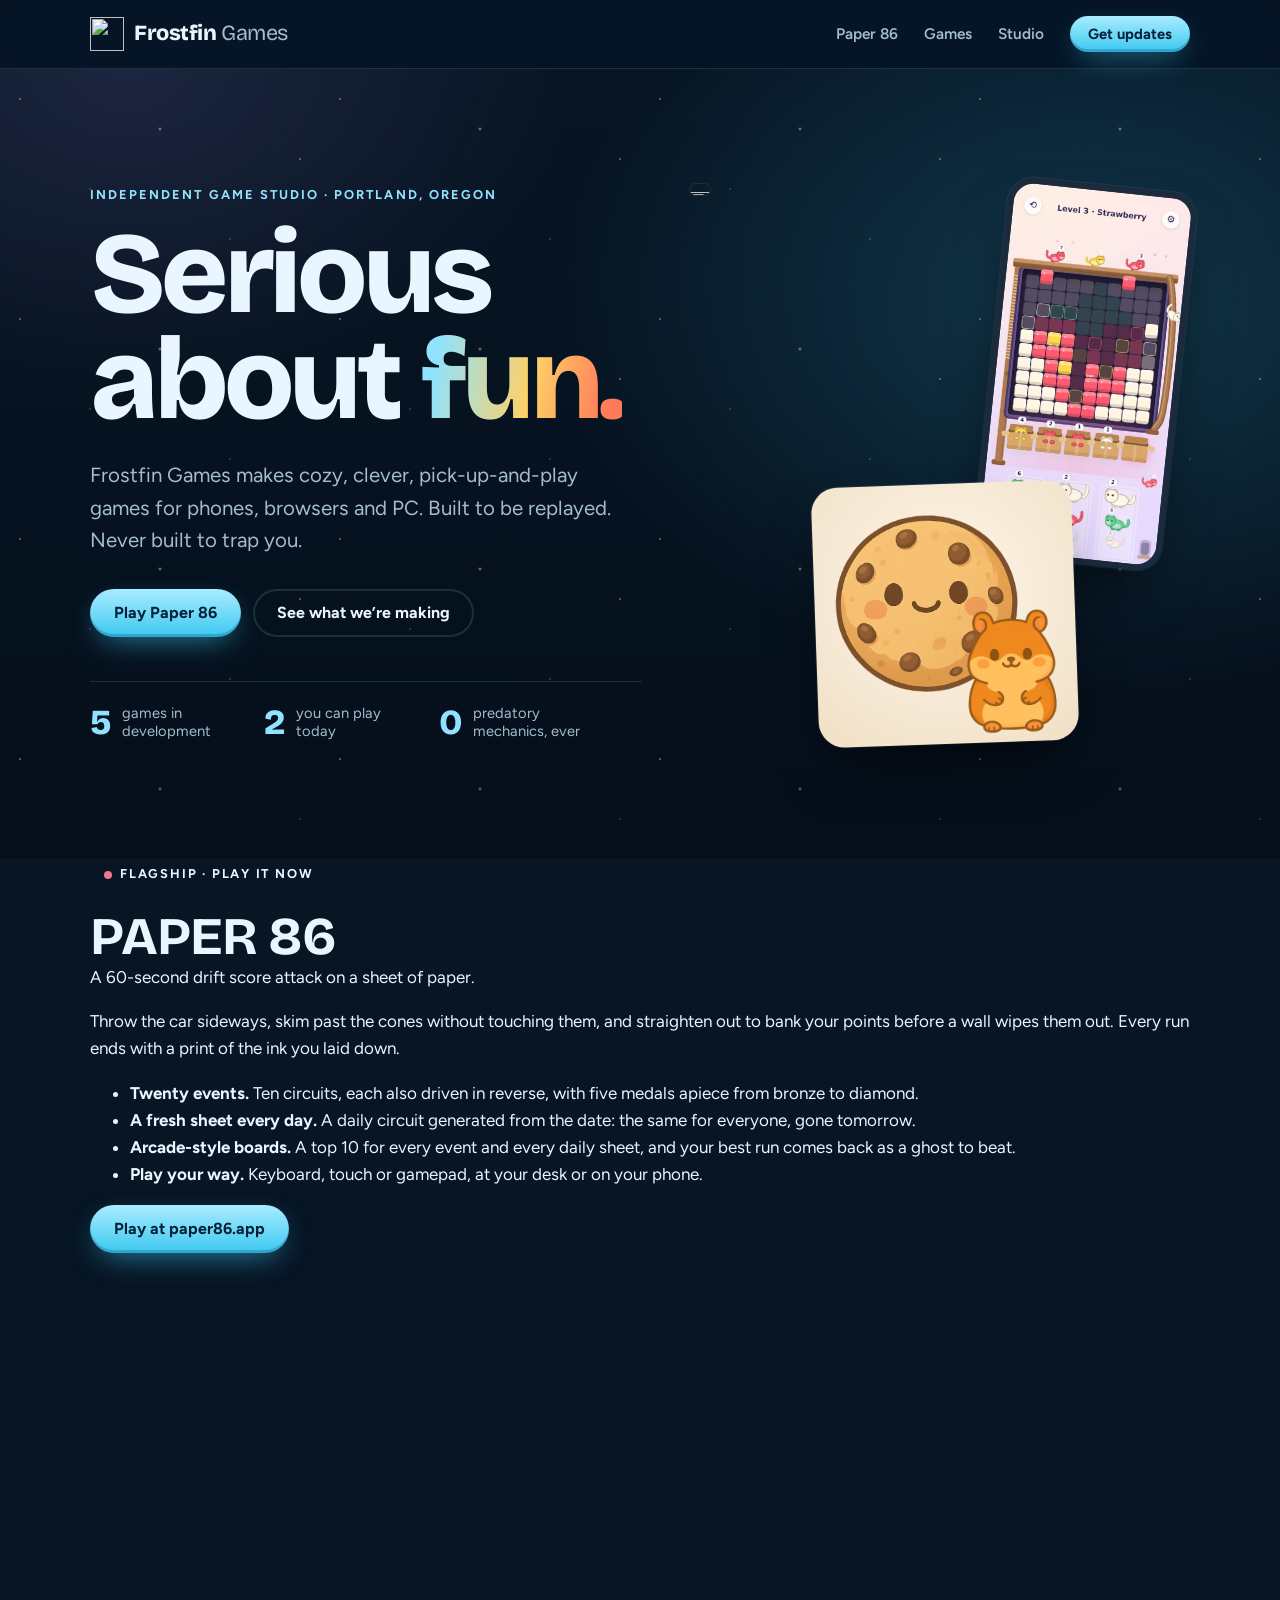
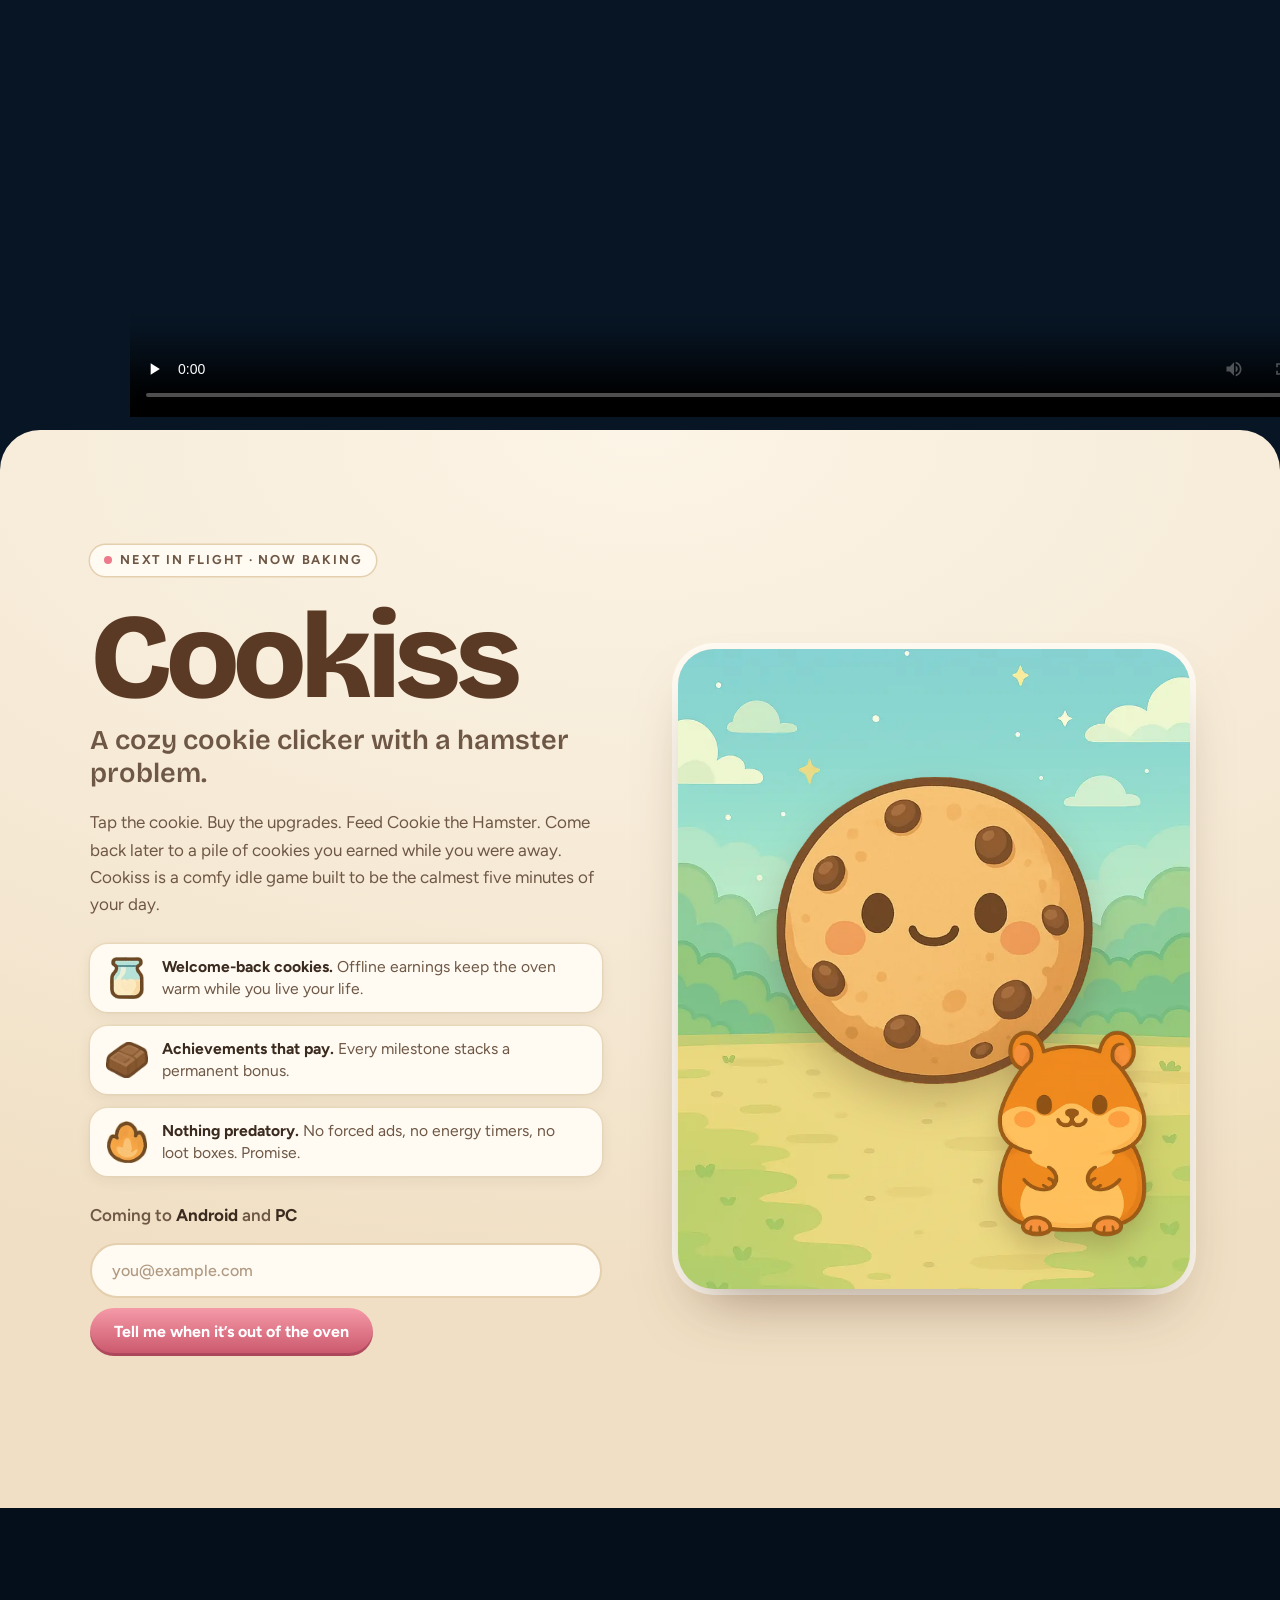
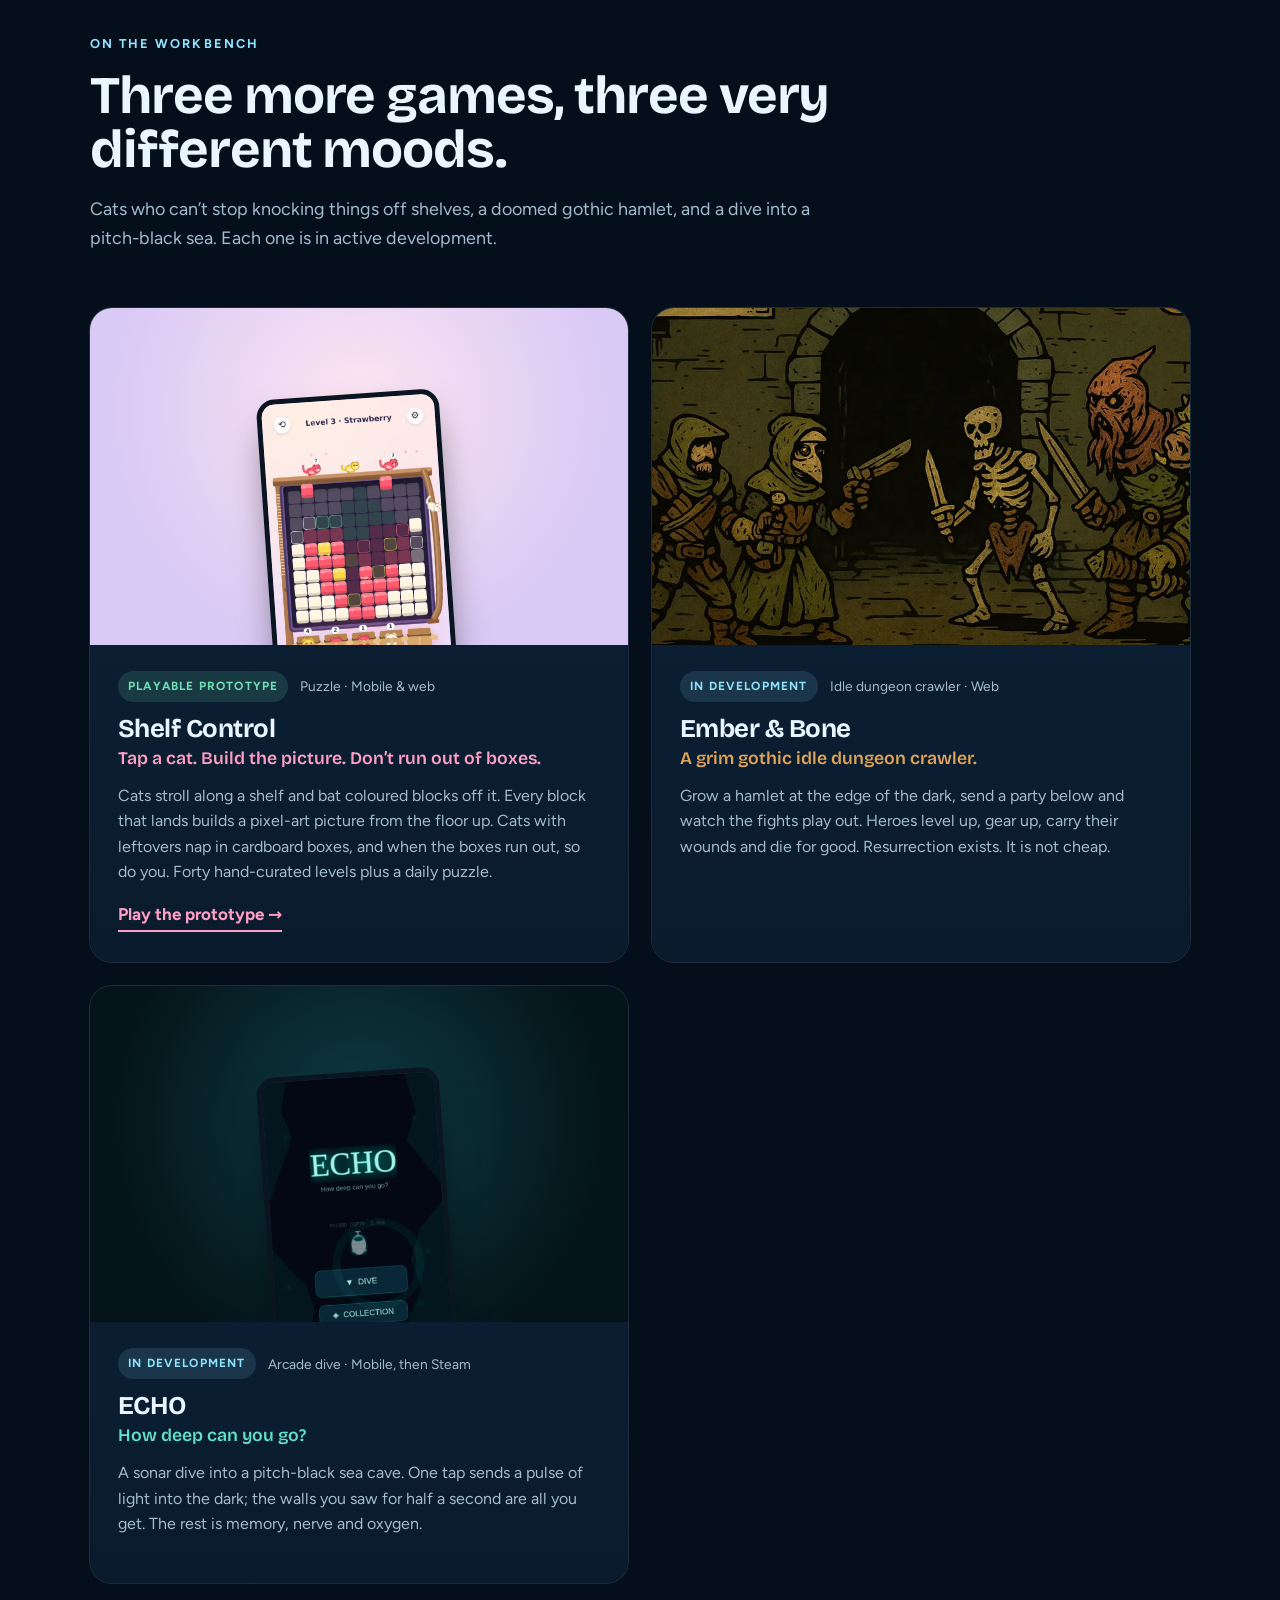
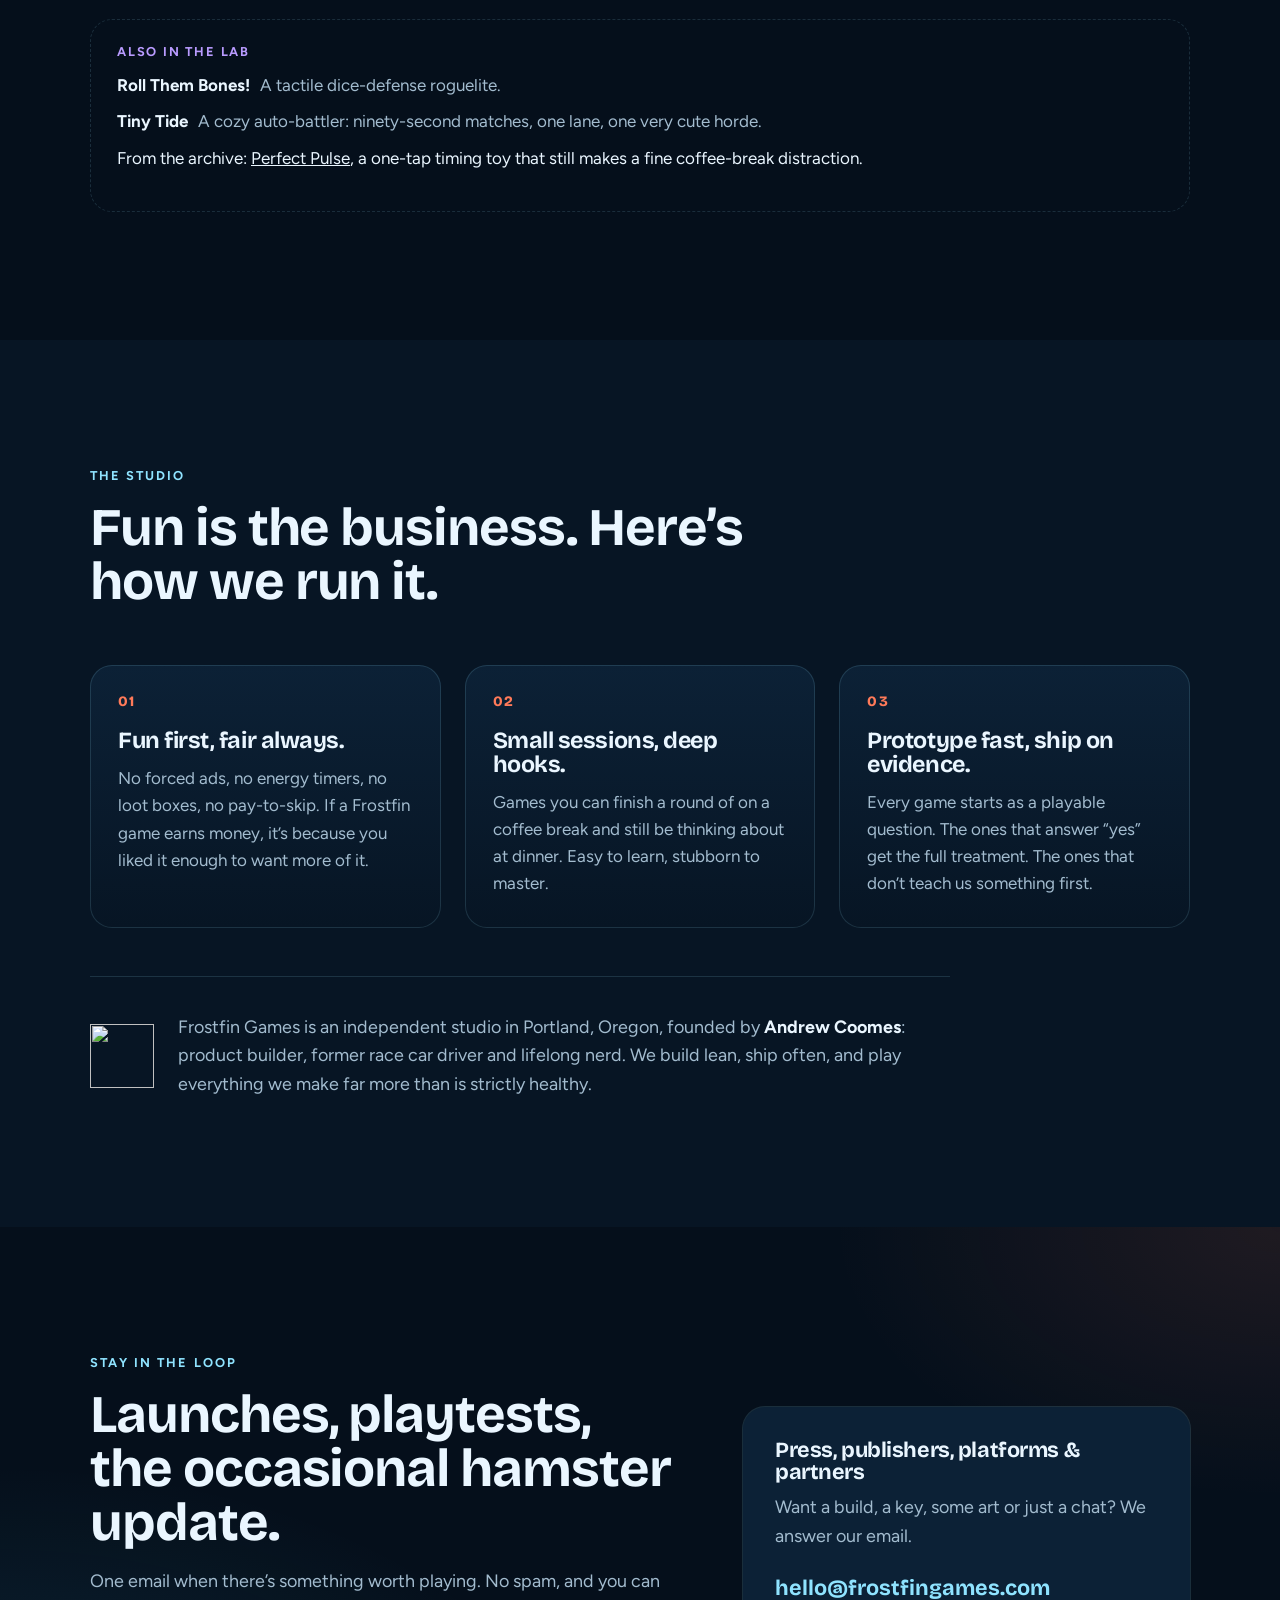
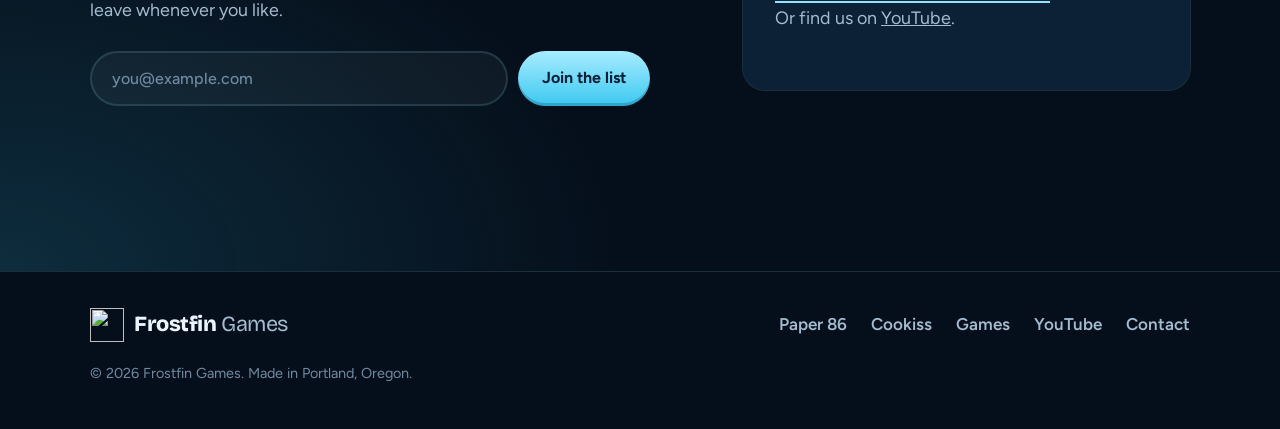
==== commit 82a2efc2: "Fish logo, "predatory" wording, YouTube link, spacing pass - Replace the fin-and-wave mark with the " ====
--- a/public/index.html
+++ b/public/index.html
@@ -33,6 +33,7 @@
     "url": "https://frostfingames.com/",
     "logo": "https://frostfingames.com/assets/img/apple-touch-icon.png",
     "email": "hello@frostfingames.com",
+    "sameAs": ["https://www.youtube.com/@FrostfinGames"],
     "address": { "@type": "PostalAddress", "addressLocality": "Portland", "addressRegion": "OR", "addressCountry": "US" }
   }
   </script>
@@ -43,7 +44,7 @@
   <header class="site-header">
     <div class="wrap header-row">
       <a class="brand" href="/" aria-label="Frostfin Games home">
-        <svg class="brand-mark" viewBox="0 0 32 32" aria-hidden="true"><use href="#fin"/></svg>
+        <img class="brand-mark" src="/assets/brand/frostfin-seal.svg" alt="" width="34" height="34">
         <span class="brand-word">Frostfin<span> Games</span></span>
       </a>
       <nav class="nav" aria-label="Primary">
@@ -55,17 +56,6 @@
     </div>
   </header>
 
-  <svg width="0" height="0" style="position:absolute" aria-hidden="true">
-    <defs>
-      <linearGradient id="fin-a" x1="0" y1="1" x2="1" y2="0"><stop offset="0" stop-color="#bff1ff"/><stop offset="1" stop-color="#6fdcff"/></linearGradient>
-      <linearGradient id="fin-b" x1="0" y1="0" x2="0" y2="1"><stop offset="0" stop-color="#2fb4e8"/><stop offset="1" stop-color="#1673b8"/></linearGradient>
-      <symbol id="fin" viewBox="0 0 32 32">
-        <path d="M4.5 25.5C8.5 17.5 13.5 8.5 25.5 4.5L15.5 25.5Z" fill="url(#fin-a)"/>
-        <path d="M25.5 4.5C22.5 11.5 22 18.5 27.5 25.5H15.5Z" fill="url(#fin-b)"/>
-        <path d="M2.5 28.6c2.2-1.6 4.4-1.6 6.6 0s4.4 1.6 6.6 0 4.4-1.6 6.6 0 4.4 1.6 6.6 0" fill="none" stroke="#6fdcff" stroke-width="1.6" stroke-linecap="round"/>
-      </symbol>
-    </defs>
-  </svg>
 
   <main id="main">
     <!-- ============ HERO ============ -->
@@ -83,7 +73,7 @@
           <ul class="stats" aria-label="Studio at a glance">
             <li><b>5</b><span>games in development</span></li>
             <li><b>2</b><span>you can play today</span></li>
-            <li><b>0</b><span>dark patterns, ever</span></li>
+            <li><b>0</b><span>predatory mechanics, ever</span></li>
           </ul>
         </div>
 
@@ -138,7 +128,7 @@
           <ul class="perks">
             <li><img src="/assets/img/cookiss-milkdip.webp" alt="" width="200" height="252" loading="lazy"><span><b>Welcome-back cookies.</b> Offline earnings keep the oven warm while you live your life.</span></li>
             <li><img src="/assets/img/cookiss-chocobar.webp" alt="" width="200" height="173" loading="lazy"><span><b>Achievements that pay.</b> Every milestone stacks a permanent bonus.</span></li>
-            <li><img src="/assets/img/cookiss-flame.webp" alt="" width="200" height="208" loading="lazy"><span><b>Zero dark patterns.</b> No forced ads, no energy timers, no loot boxes. Promise.</span></li>
+            <li><img src="/assets/img/cookiss-flame.webp" alt="" width="200" height="208" loading="lazy"><span><b>Nothing predatory.</b> No forced ads, no energy timers, no loot boxes. Promise.</span></li>
           </ul>
           <p class="platforms">Coming to <b>Android</b> and <b>PC</b></p>
           <form class="signup signup-cookie" action="/api/subscribe" method="post" data-signup>
@@ -239,7 +229,7 @@
           </div>
         </div>
         <div class="about">
-          <svg class="about-mark" viewBox="0 0 32 32" aria-hidden="true"><use href="#fin"/></svg>
+          <img class="about-mark" src="/assets/brand/frostfin-seal.svg" alt="" width="64" height="64">
           <p>Frostfin Games is an independent studio in Portland, Oregon, founded by <b>Andrew Coomes</b>: product builder, former race car driver and lifelong nerd. We build lean, ship often, and play everything we make far more than is strictly healthy.</p>
         </div>
       </div>
@@ -265,6 +255,7 @@
           <h3>Press, publishers, platforms &amp; partners</h3>
           <p>Want a build, a key, some art or just a chat? We answer our email.</p>
           <a class="contact-email" href="mailto:hello@frostfingames.com">hello@frostfingames.com</a>
+          <p class="contact-social">Or find us on <a href="https://www.youtube.com/@FrostfinGames" rel="me noopener">YouTube</a>.</p>
         </div>
       </div>
     </section>
@@ -273,13 +264,14 @@
   <footer class="site-footer">
     <div class="wrap footer-row">
       <a class="brand" href="/" aria-label="Frostfin Games home">
-        <svg class="brand-mark" viewBox="0 0 32 32" aria-hidden="true"><use href="#fin"/></svg>
+        <img class="brand-mark" src="/assets/brand/frostfin-seal.svg" alt="" width="34" height="34">
         <span class="brand-word">Frostfin<span> Games</span></span>
       </a>
       <nav aria-label="Footer">
         <a href="#paper86">Paper 86</a>
         <a href="#cookiss">Cookiss</a>
         <a href="#games">Games</a>
+        <a href="https://www.youtube.com/@FrostfinGames" rel="me noopener">YouTube</a>
         <a href="mailto:hello@frostfingames.com">Contact</a>
       </nav>
       <p class="fine">&copy; <span data-year>2026</span> Frostfin Games. Made in Portland, Oregon.</p>
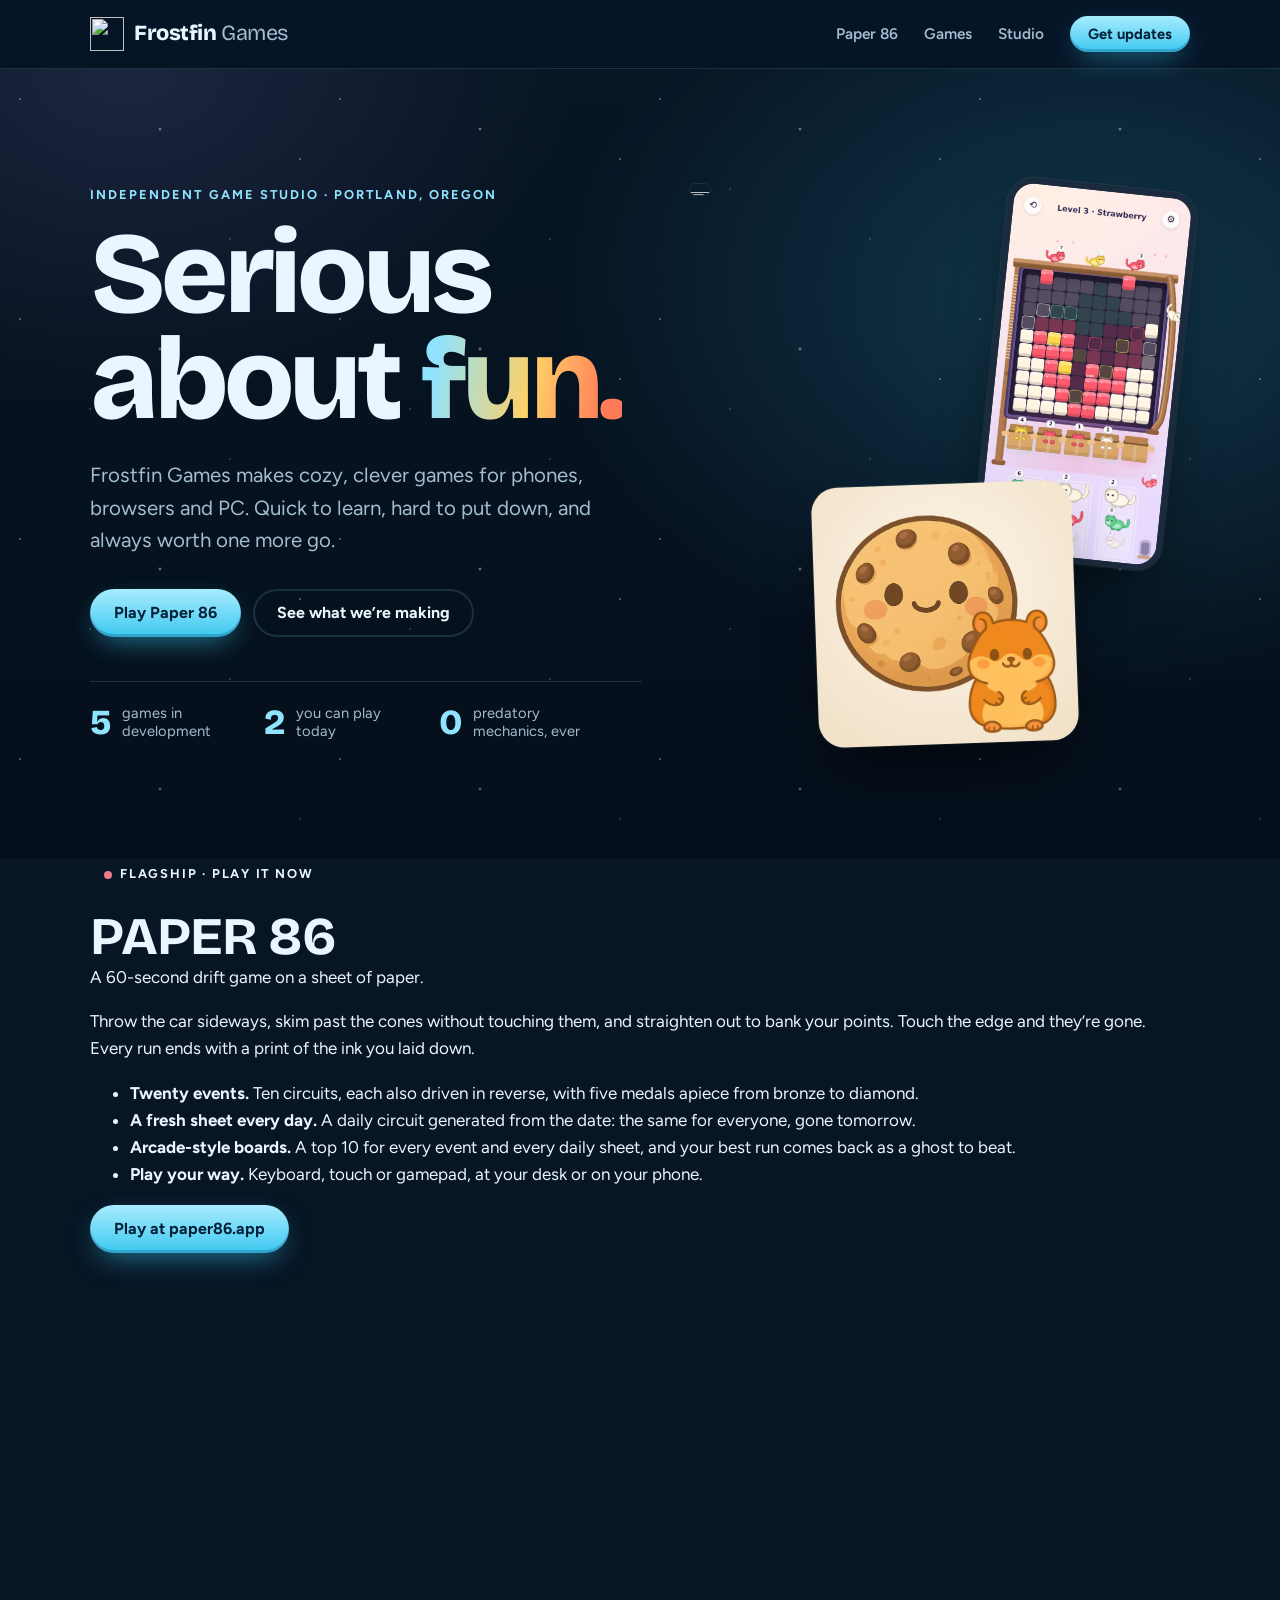
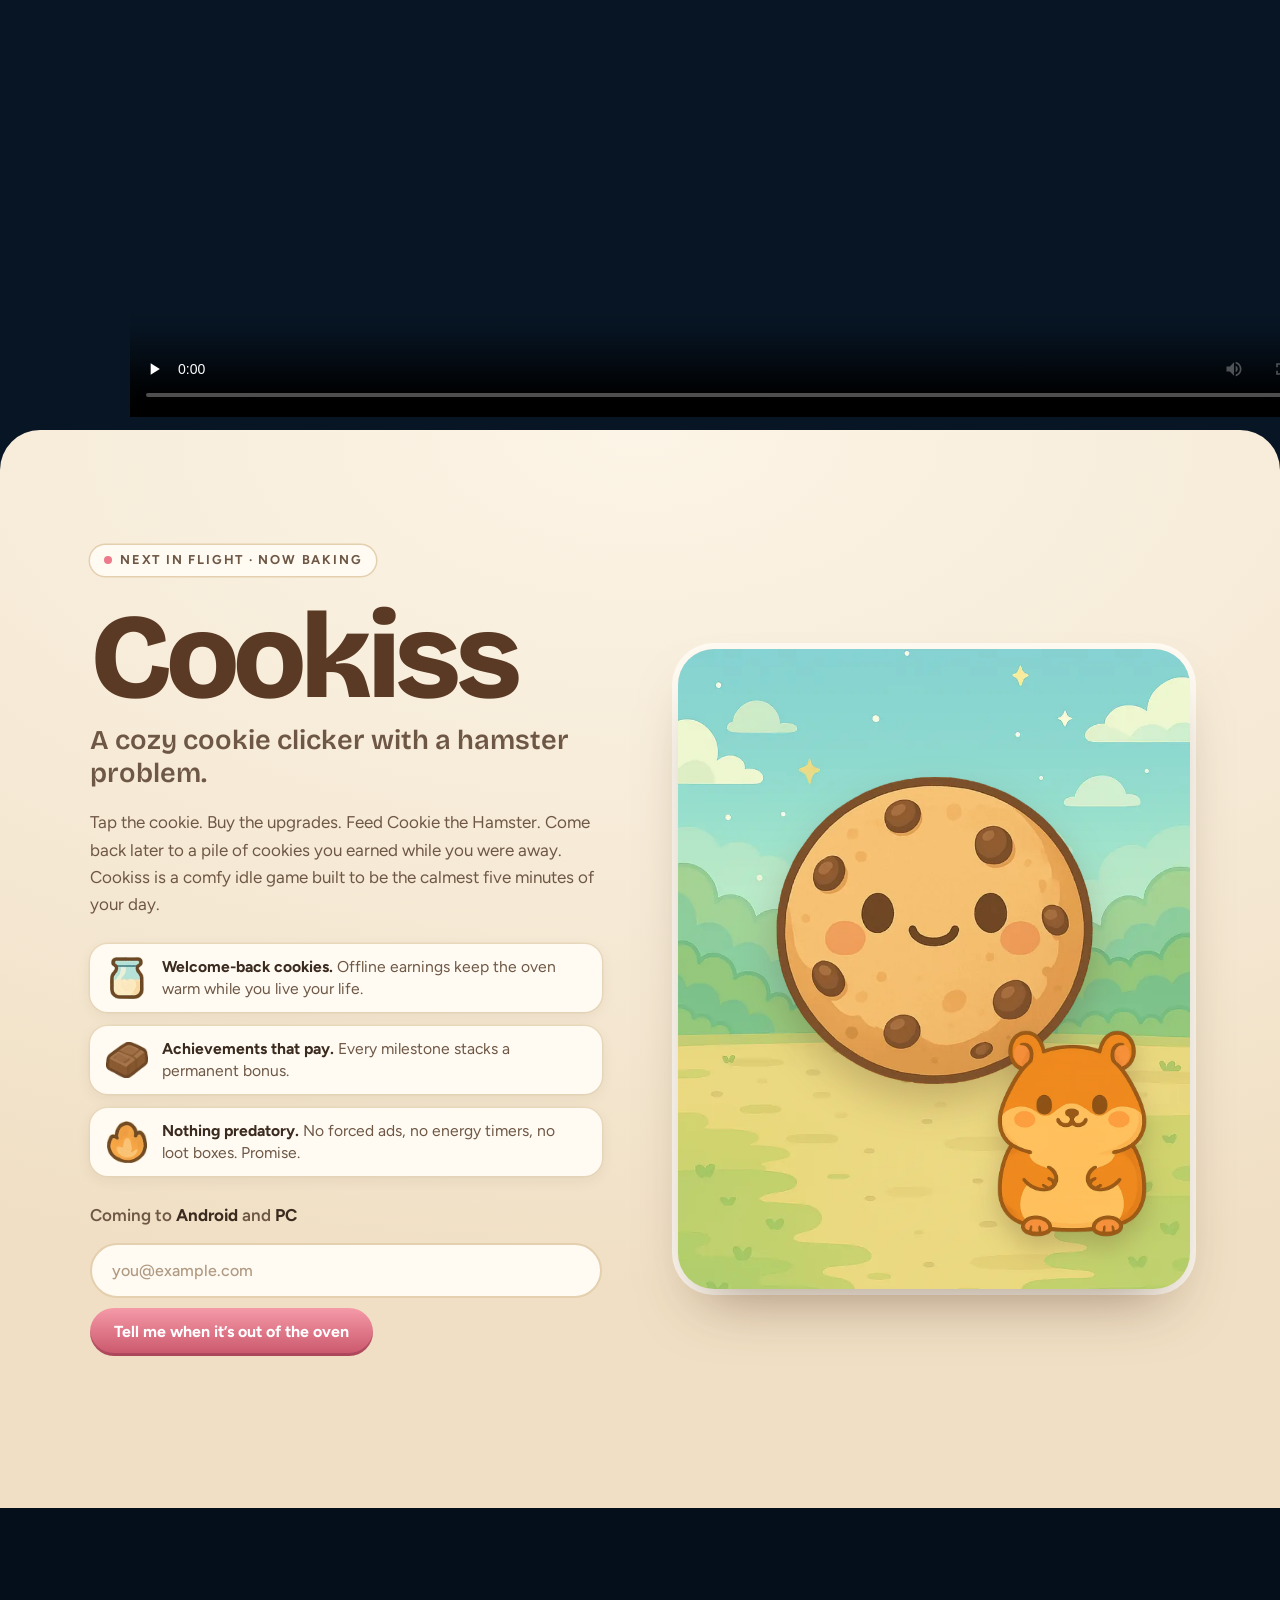
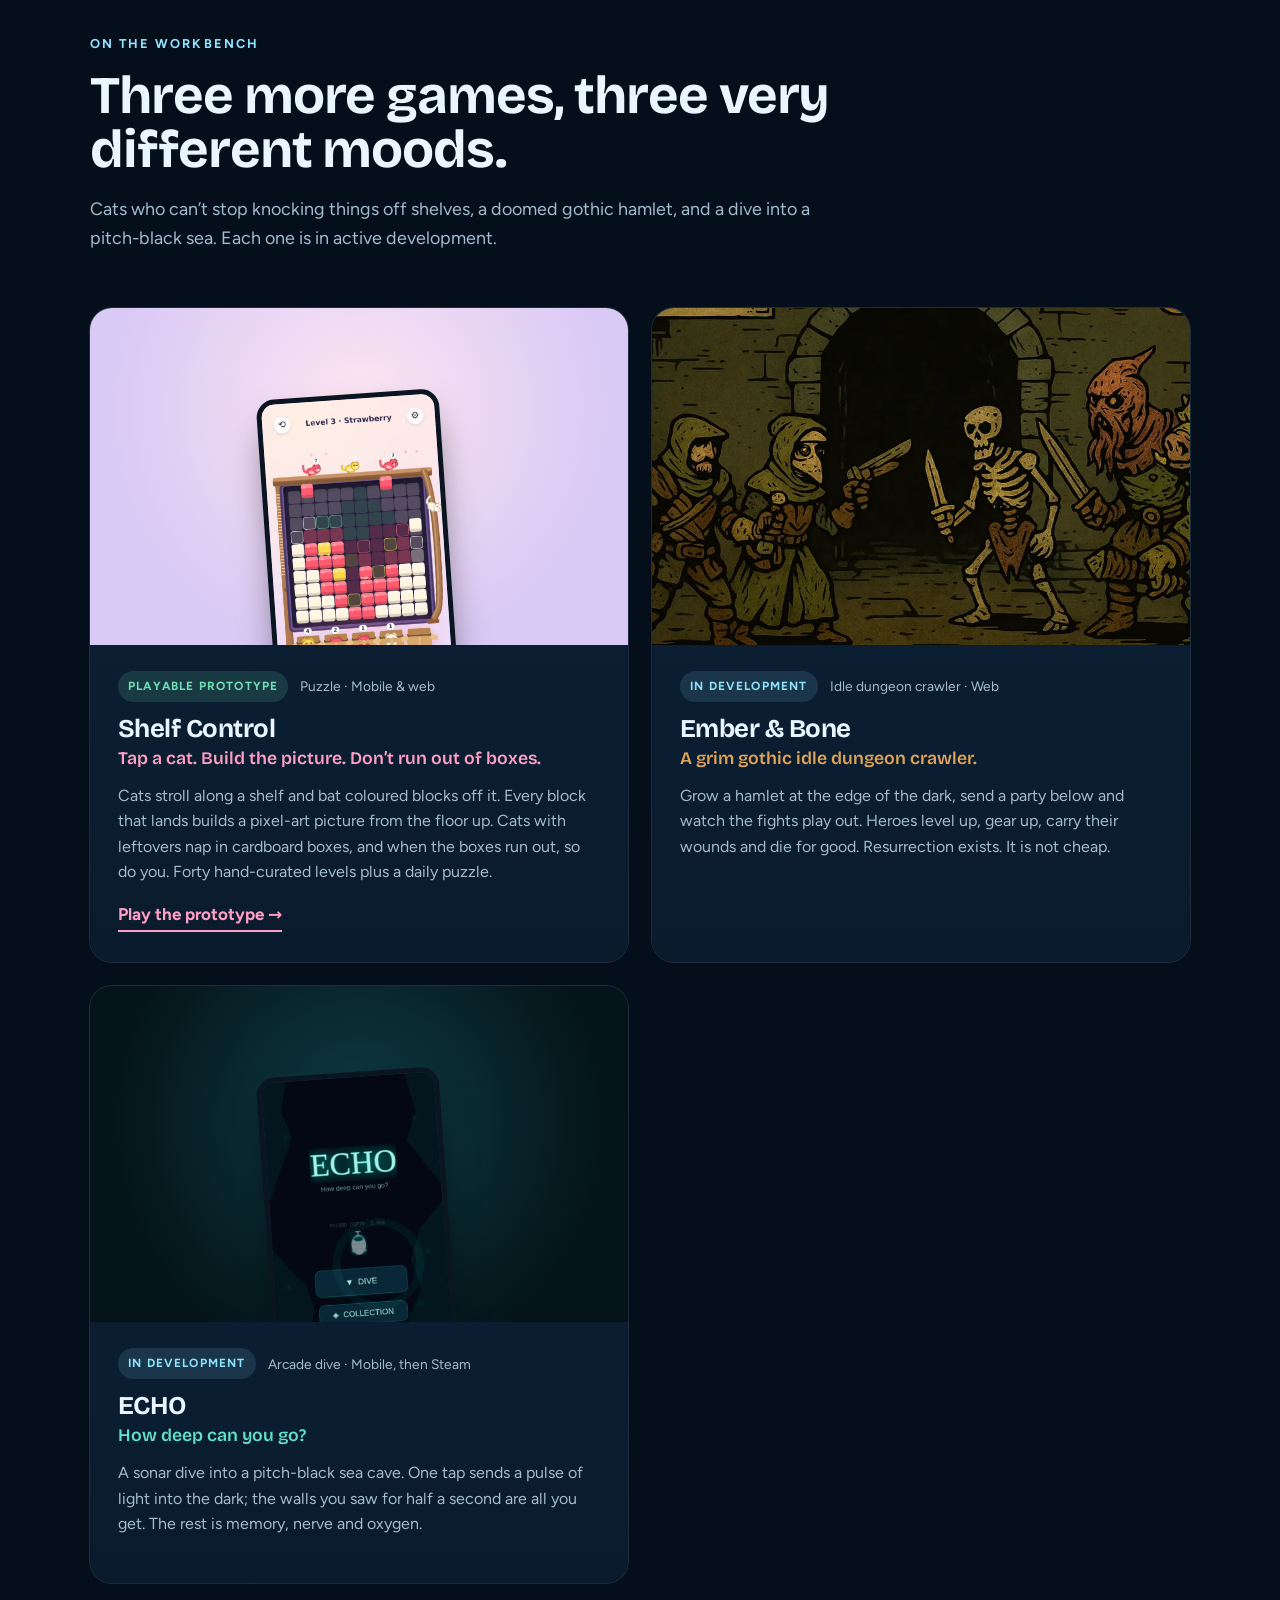
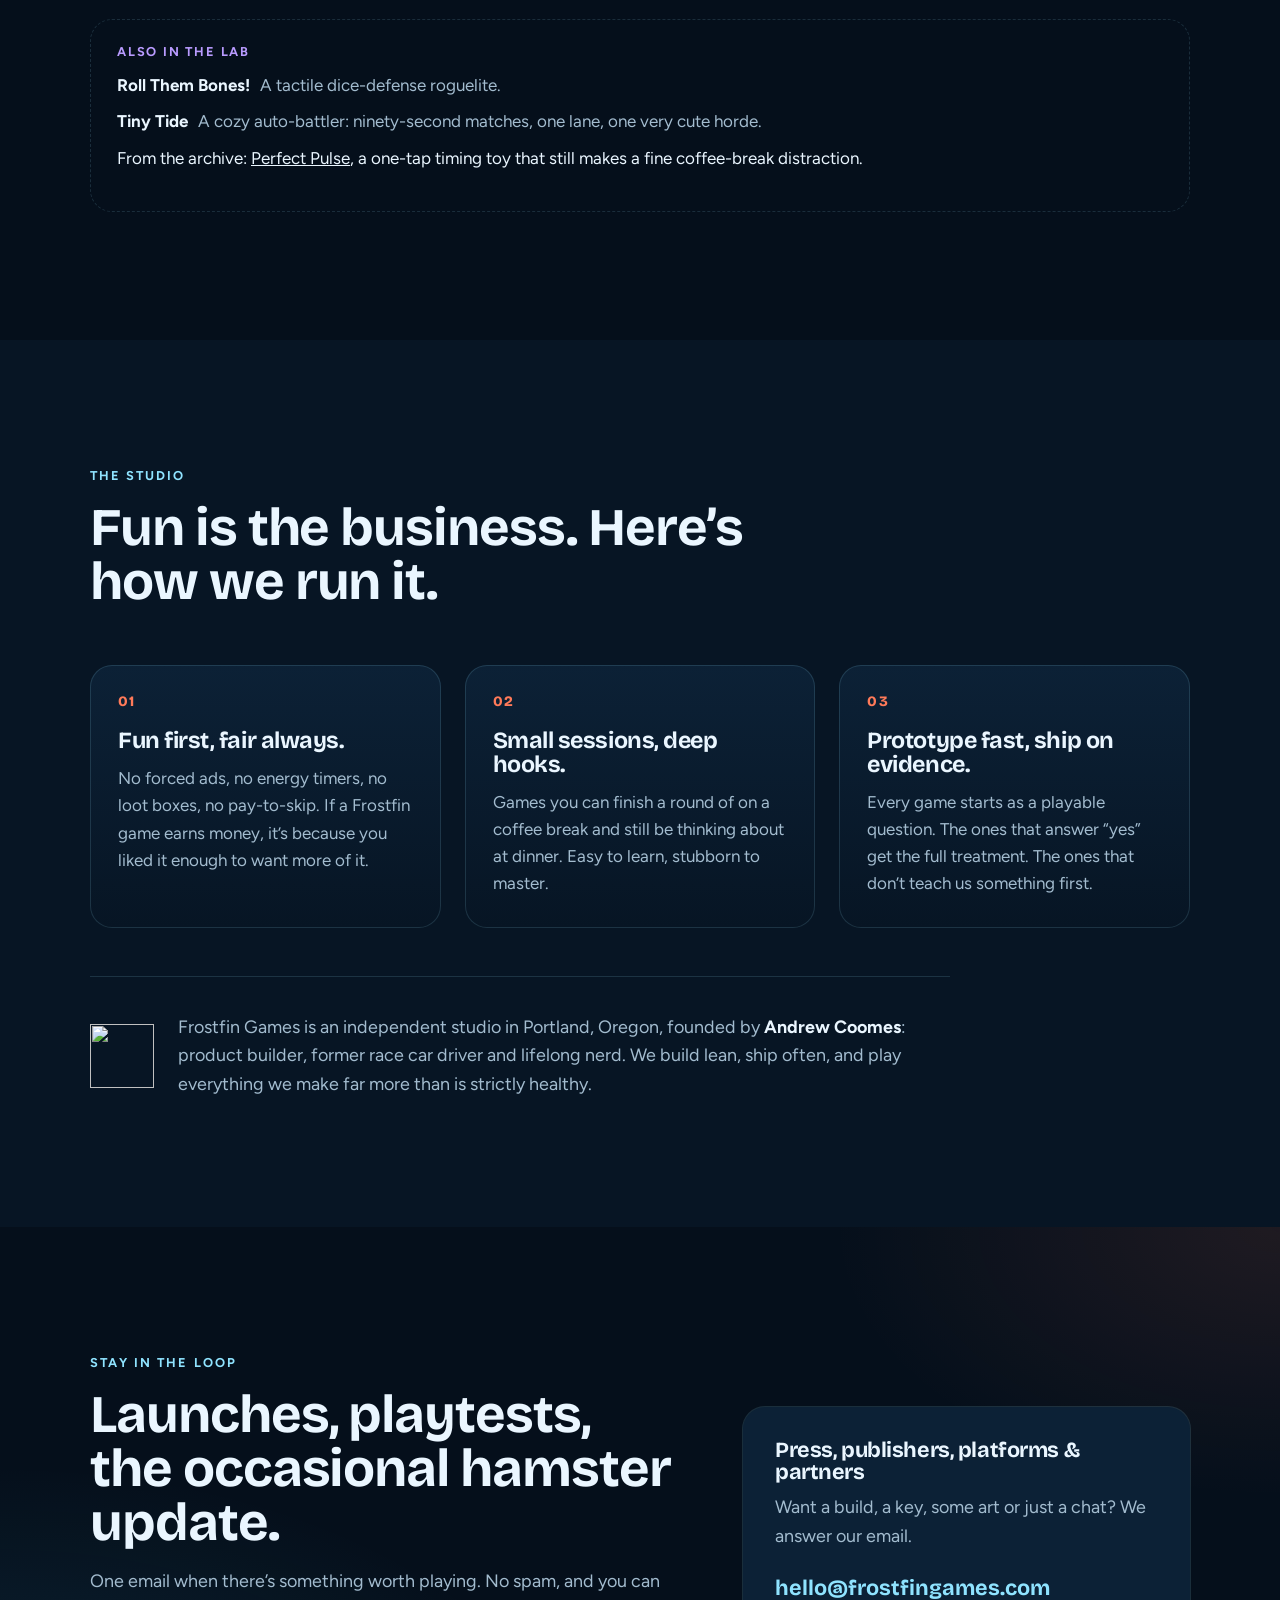
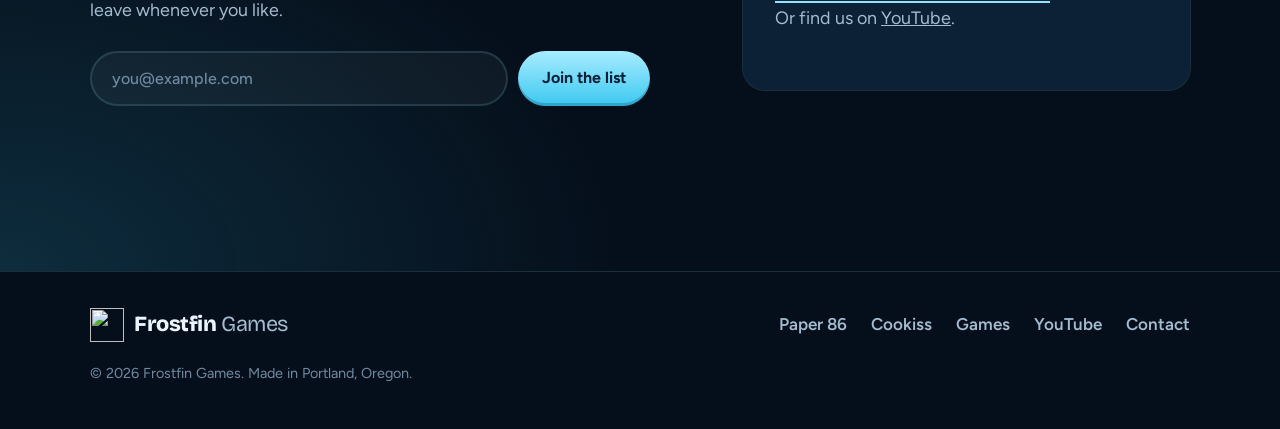
==== commit 9b27cdc8: "New Paper 86 trailer, vertical cut on phones, and a plainer hero blurb - Swap in the 38-second trail" ====
--- a/public/index.html
+++ b/public/index.html
@@ -4,7 +4,7 @@
   <meta charset="utf-8">
   <meta name="viewport" content="width=device-width, initial-scale=1">
   <title>Frostfin Games · Independent game studio</title>
-  <meta name="description" content="Frostfin Games is an independent studio in Portland, Oregon making cozy, clever, pick-up-and-play games. Play Paper 86, a 60-second drift score attack. Next in the oven: Cookiss.">
+  <meta name="description" content="Frostfin Games is an independent studio in Portland, Oregon making cozy, clever, pick-up-and-play games. Play Paper 86, a 60-second drift game. Next in the oven: Cookiss.">
   <meta name="theme-color" content="#071524">
   <meta name="color-scheme" content="dark">
   <link rel="canonical" href="https://frostfingames.com/">
@@ -23,7 +23,7 @@
 
   <link rel="preload" href="/assets/fonts/bricolage-grotesque.woff2" as="font" type="font/woff2" crossorigin>
   <link rel="preload" href="/assets/fonts/figtree.woff2" as="font" type="font/woff2" crossorigin>
-  <link rel="stylesheet" href="/assets/site.css">
+  <link rel="stylesheet" href="/assets/site.css?v=3">
 
   <script type="application/ld+json">
   {
@@ -65,7 +65,7 @@
         <div class="hero-copy">
           <p class="eyebrow">Independent game studio &middot; Portland, Oregon</p>
           <h1>Serious<br>about <em>fun.</em></h1>
-          <p class="lede">Frostfin Games makes cozy, clever, pick-up-and-play games for phones, browsers and PC. Built to be replayed. Never built to trap you.</p>
+          <p class="lede">Frostfin Games makes cozy, clever games for phones, browsers and PC. Quick to learn, hard to put down, and always worth one more go.</p>
           <div class="cta-row">
             <a class="btn" href="https://paper86.app/">Play Paper 86</a>
             <a class="btn btn-ghost" href="#paper86">See what we&rsquo;re making</a>
@@ -94,8 +94,8 @@
         <div class="paper-copy">
           <p class="tag tag-paper"><span class="dot"></span>Flagship &middot; Play it now</p>
           <h2 id="paper-title" class="paper-title">PAPER 86</h2>
-          <p class="paper-sub">A 60-second drift score attack on a sheet of paper.</p>
-          <p>Throw the car sideways, skim past the cones without touching them, and straighten out to bank your points before a wall wipes them out. Every run ends with a print of the ink you laid down.</p>
+          <p class="paper-sub">A 60-second drift game on a sheet of paper.</p>
+          <p>Throw the car sideways, skim past the cones without touching them, and straighten out to bank your points. Touch the edge and they&rsquo;re gone. Every run ends with a print of the ink you laid down.</p>
           <ul class="paper-list">
             <li><b>Twenty events.</b> Ten circuits, each also driven in reverse, with five medals apiece from bronze to diamond.</li>
             <li><b>A fresh sheet every day.</b> A daily circuit generated from the date: the same for everyone, gone tomorrow.</li>
@@ -107,11 +107,17 @@
           </div>
         </div>
         <div class="paper-art">
-          <figure class="sheet">
-            <video controls preload="none" playsinline poster="/assets/img/paper86-poster.webp" width="1280" height="720" aria-label="Paper 86 trailer">
-              <source src="/assets/video/paper86-trailer.mp4" type="video/mp4">
-            </video>
-            <figcaption>The 32-second trailer, captured frame by frame from the game itself.</figcaption>
+          <figure class="sheet" data-trailer>
+            <div class="video-wrap">
+              <video controls preload="none" poster="/assets/img/paper86-poster.webp" width="1280" height="720" aria-label="Paper 86 trailer" data-vertical-src="/assets/video/paper86-trailer-vertical.mp4?v=2">
+                <source src="/assets/video/paper86-trailer.mp4?v=2" type="video/mp4">
+              </video>
+              <button class="play-overlay" type="button" hidden aria-label="Play the Paper 86 trailer">
+                <span class="play-icon" aria-hidden="true"></span>
+                <span class="play-label">Watch the trailer <small>0:38</small></span>
+              </button>
+            </div>
+            <figcaption>The trailer, captured frame by frame from the game itself.</figcaption>
           </figure>
         </div>
       </div>
@@ -278,6 +284,6 @@
     </div>
   </footer>
 
-  <script src="/assets/site.js" defer></script>
+  <script src="/assets/site.js?v=3" defer></script>
 </body>
 </html>
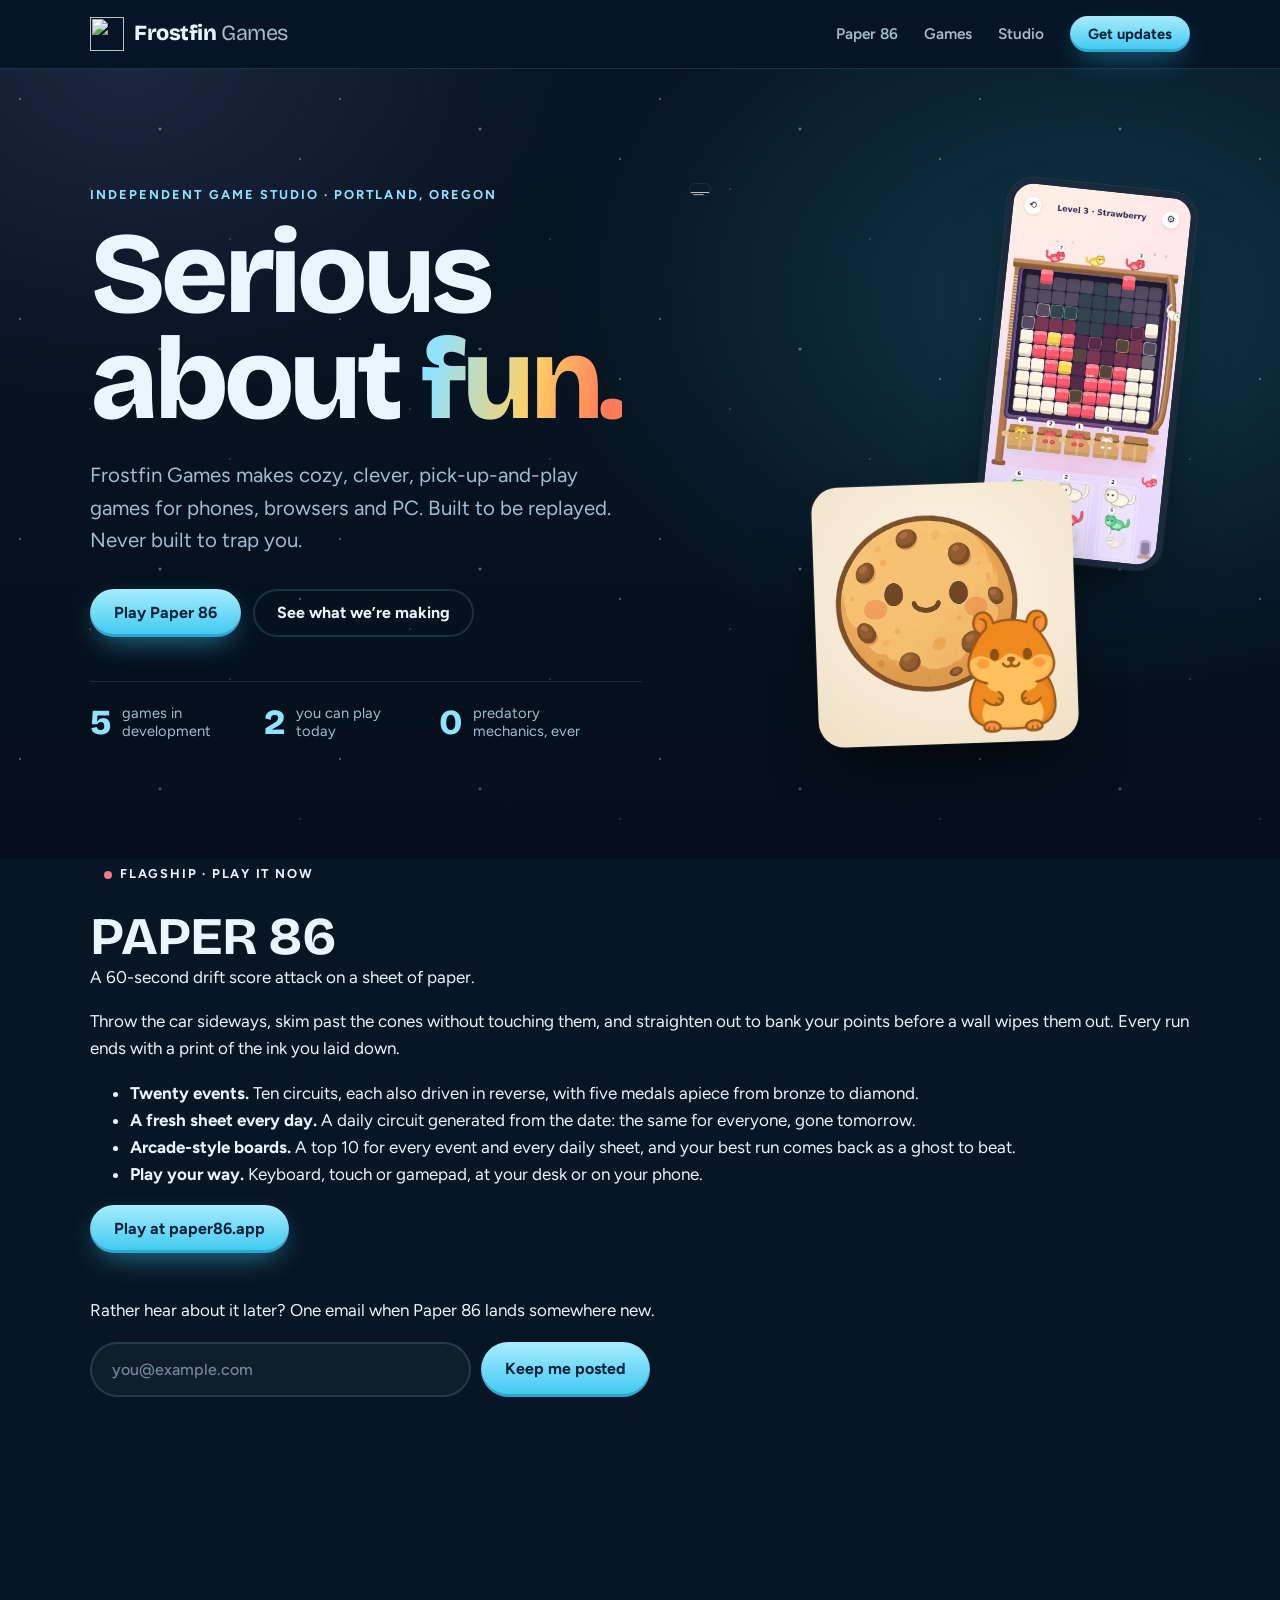
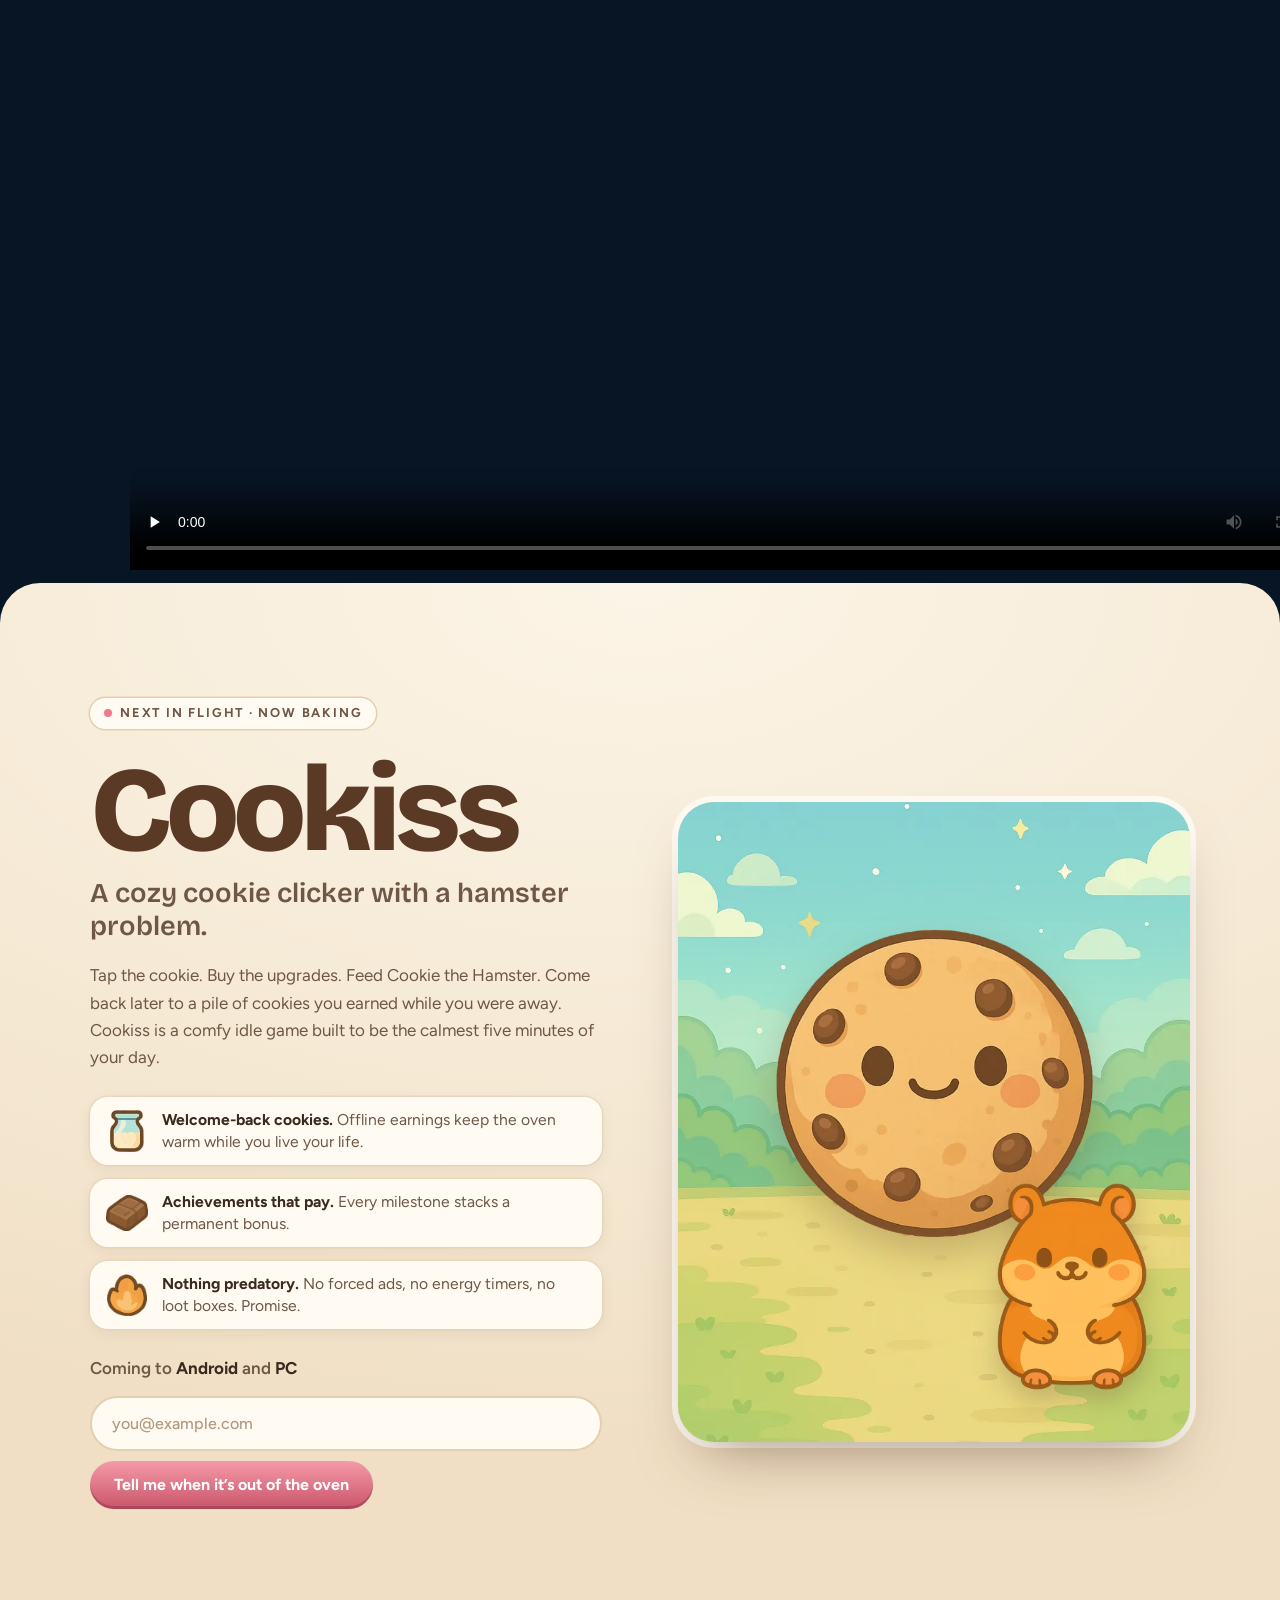
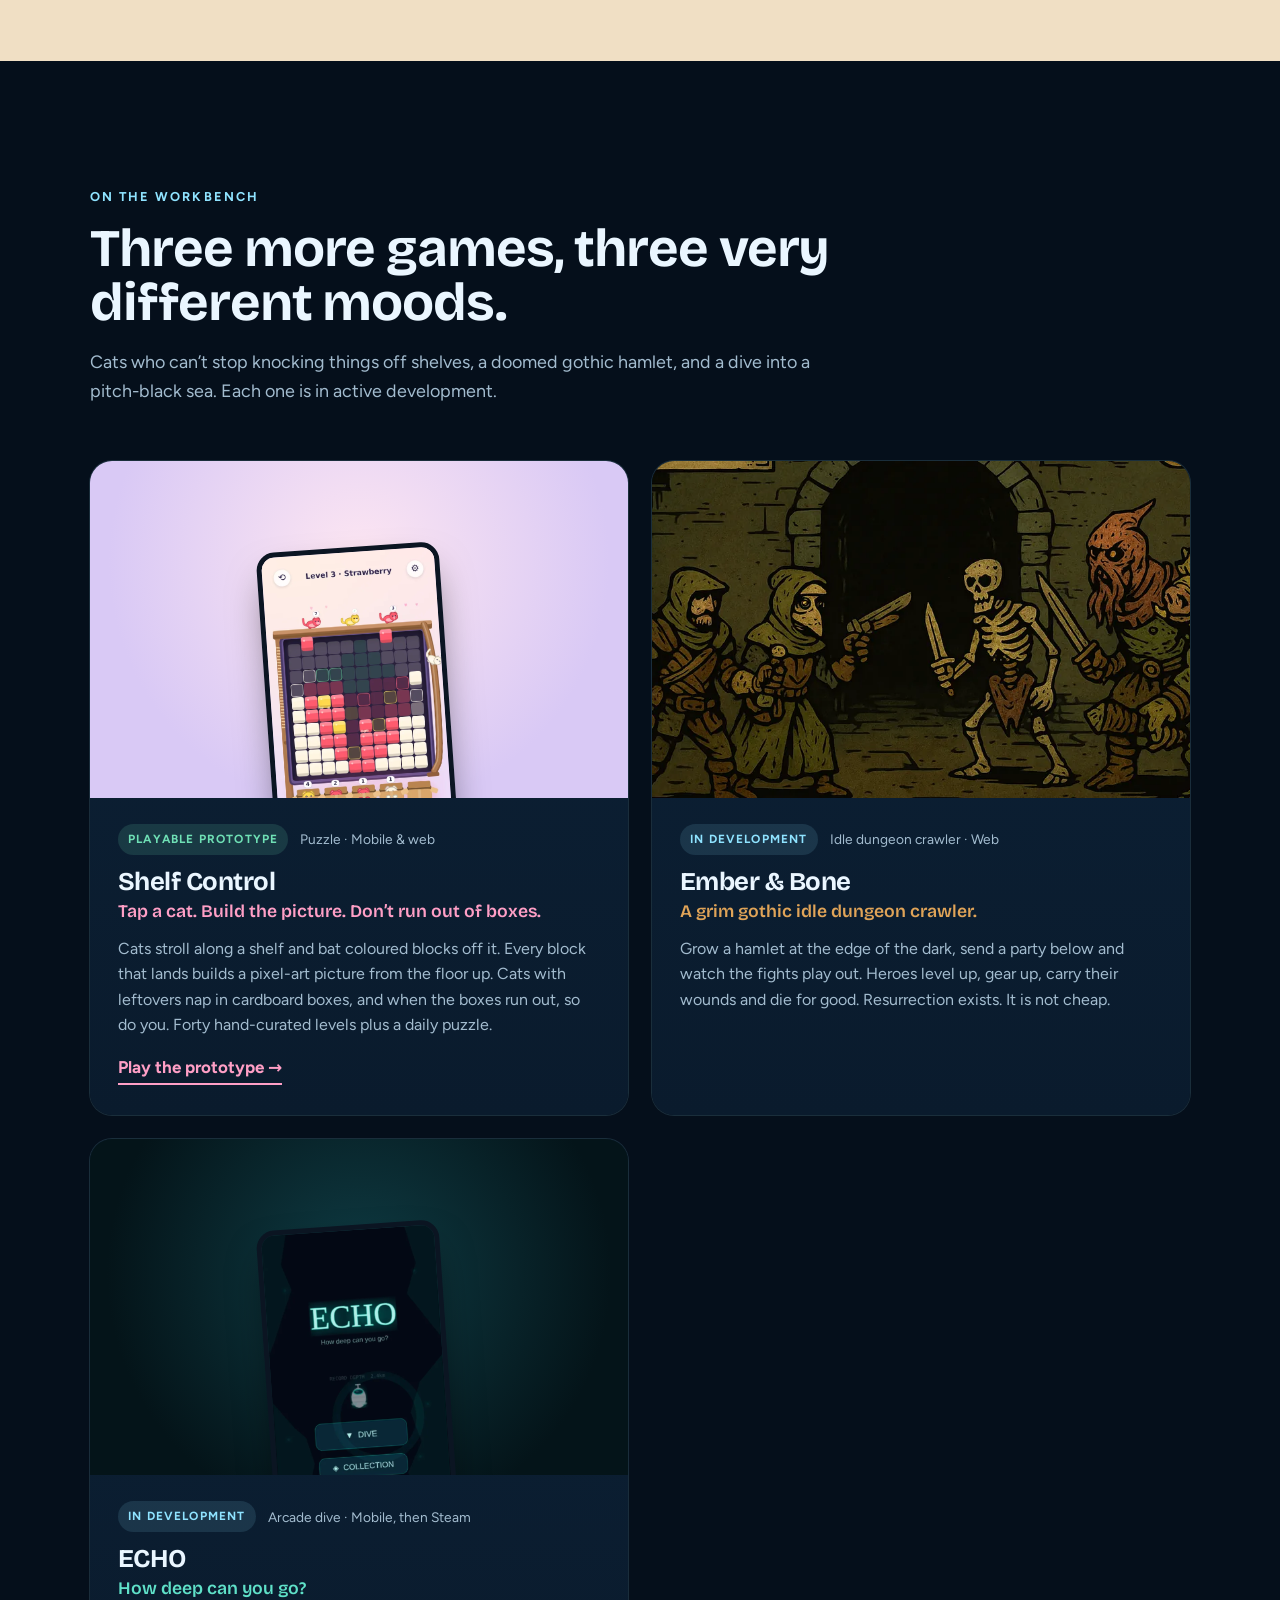
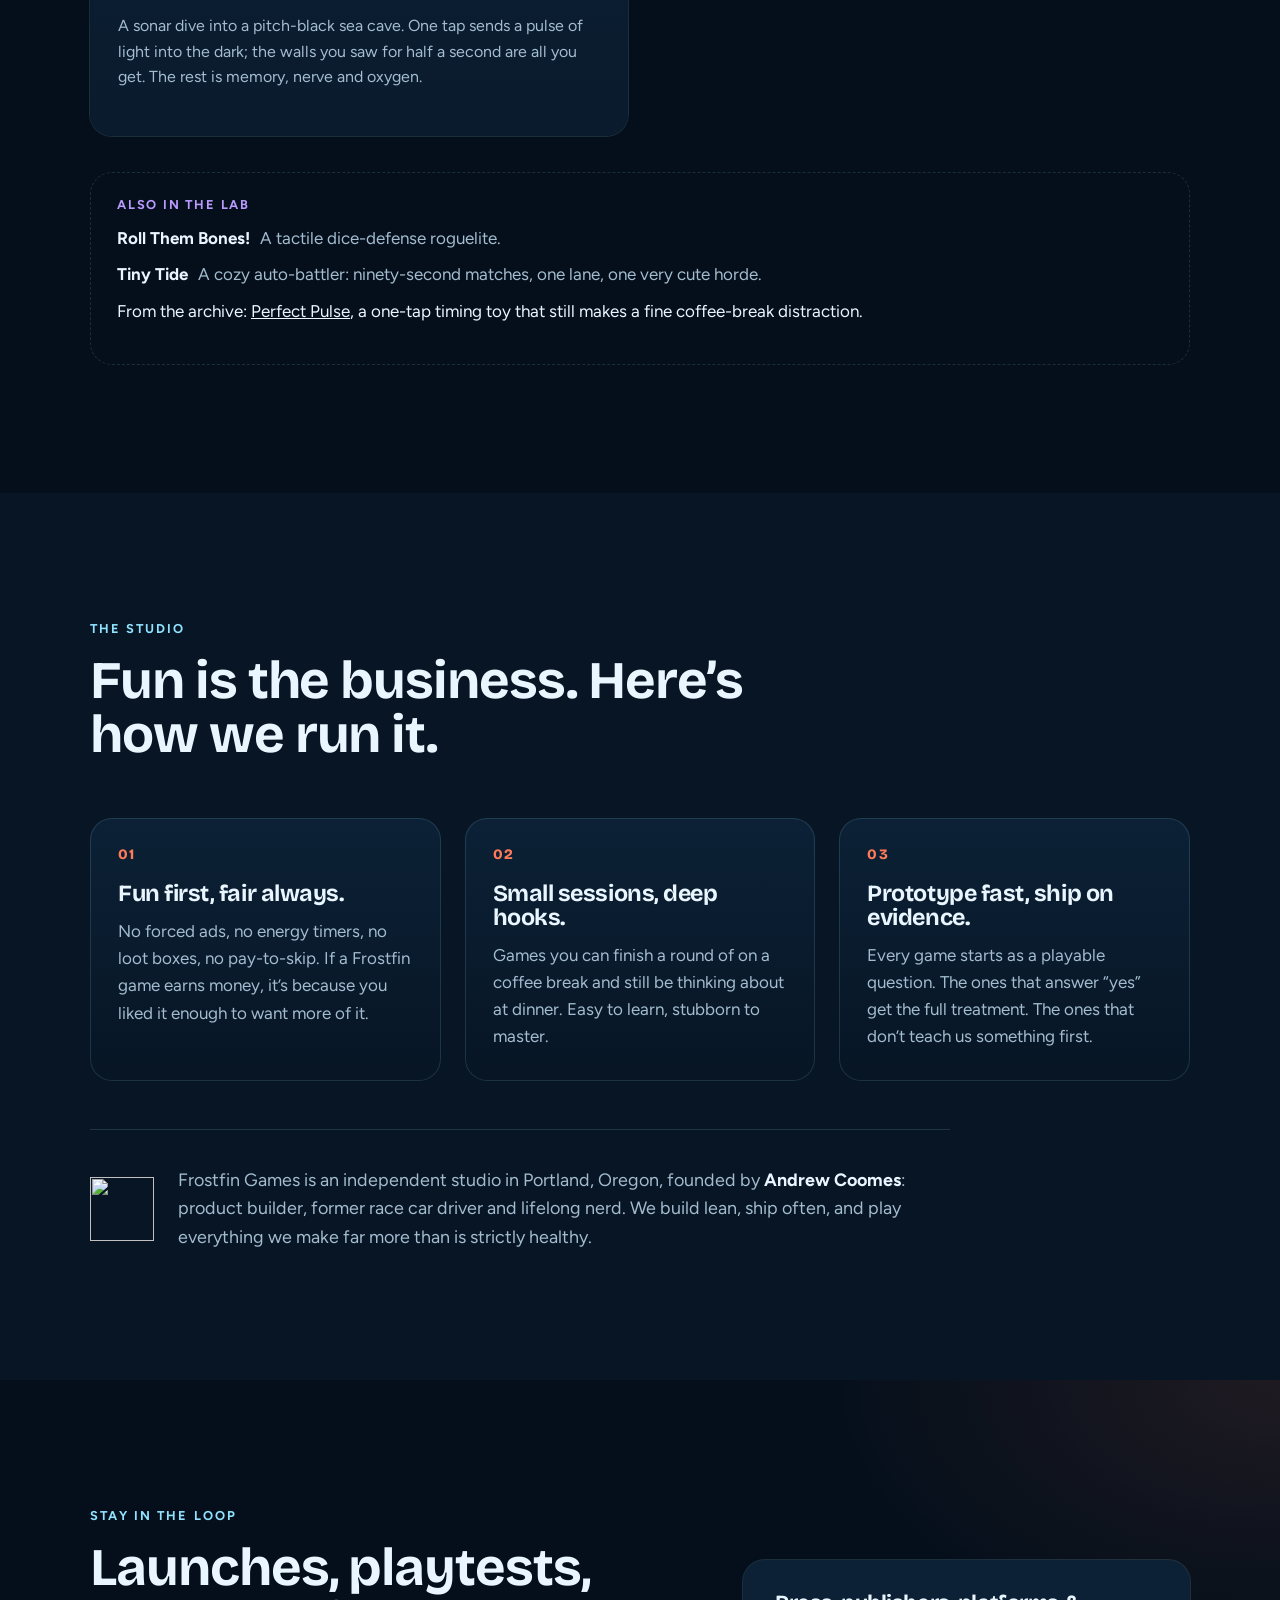
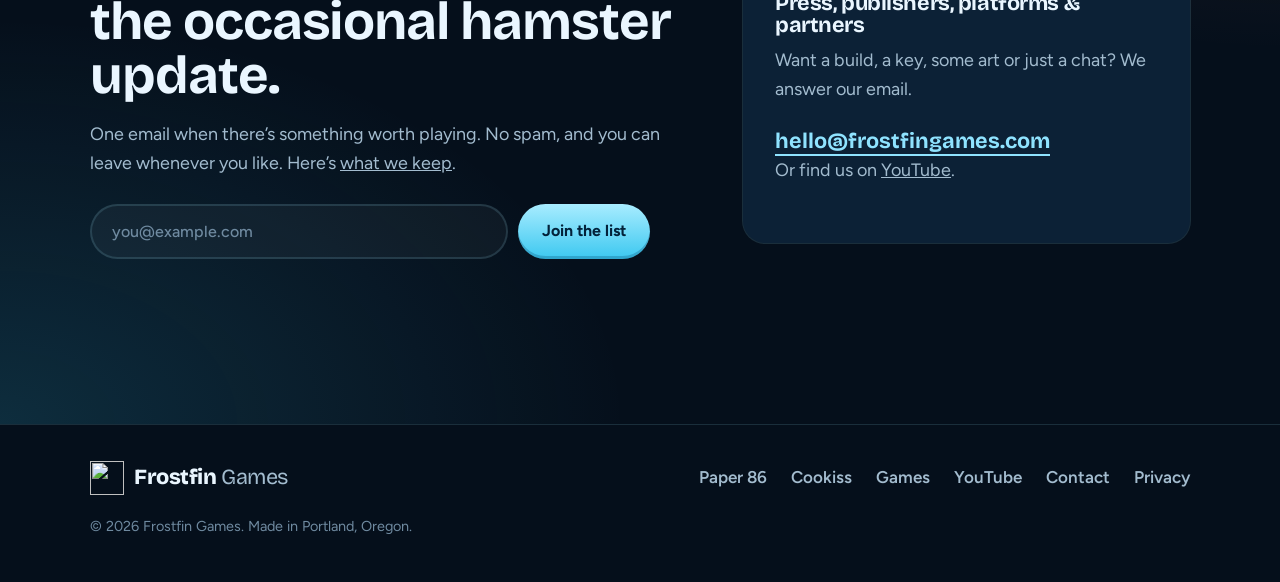
==== commit 0142d9a7: "Add a privacy page and a Paper 86 signup form The site collects email addresses but had no page sayi" ====
--- a/public/index.html
+++ b/public/index.html
@@ -4,7 +4,7 @@
   <meta charset="utf-8">
   <meta name="viewport" content="width=device-width, initial-scale=1">
   <title>Frostfin Games · Independent game studio</title>
-  <meta name="description" content="Frostfin Games is an independent studio in Portland, Oregon making cozy, clever, pick-up-and-play games. Play Paper 86, a 60-second drift game. Next in the oven: Cookiss.">
+  <meta name="description" content="Frostfin Games is an independent studio in Portland, Oregon making cozy, clever, pick-up-and-play games. Play Paper 86, a 60-second drift score attack. Next in the oven: Cookiss.">
   <meta name="theme-color" content="#071524">
   <meta name="color-scheme" content="dark">
   <link rel="canonical" href="https://frostfingames.com/">
@@ -23,7 +23,7 @@
 
   <link rel="preload" href="/assets/fonts/bricolage-grotesque.woff2" as="font" type="font/woff2" crossorigin>
   <link rel="preload" href="/assets/fonts/figtree.woff2" as="font" type="font/woff2" crossorigin>
-  <link rel="stylesheet" href="/assets/site.css?v=3">
+  <link rel="stylesheet" href="/assets/site.css">
 
   <script type="application/ld+json">
   {
@@ -65,7 +65,7 @@
         <div class="hero-copy">
           <p class="eyebrow">Independent game studio &middot; Portland, Oregon</p>
           <h1>Serious<br>about <em>fun.</em></h1>
-          <p class="lede">Frostfin Games makes cozy, clever games for phones, browsers and PC. Quick to learn, hard to put down, and always worth one more go.</p>
+          <p class="lede">Frostfin Games makes cozy, clever, pick-up-and-play games for phones, browsers and PC. Built to be replayed. Never built to trap you.</p>
           <div class="cta-row">
             <a class="btn" href="https://paper86.app/">Play Paper 86</a>
             <a class="btn btn-ghost" href="#paper86">See what we&rsquo;re making</a>
@@ -94,8 +94,8 @@
         <div class="paper-copy">
           <p class="tag tag-paper"><span class="dot"></span>Flagship &middot; Play it now</p>
           <h2 id="paper-title" class="paper-title">PAPER 86</h2>
-          <p class="paper-sub">A 60-second drift game on a sheet of paper.</p>
-          <p>Throw the car sideways, skim past the cones without touching them, and straighten out to bank your points. Touch the edge and they&rsquo;re gone. Every run ends with a print of the ink you laid down.</p>
+          <p class="paper-sub">A 60-second drift score attack on a sheet of paper.</p>
+          <p>Throw the car sideways, skim past the cones without touching them, and straighten out to bank your points before a wall wipes them out. Every run ends with a print of the ink you laid down.</p>
           <ul class="paper-list">
             <li><b>Twenty events.</b> Ten circuits, each also driven in reverse, with five medals apiece from bronze to diamond.</li>
             <li><b>A fresh sheet every day.</b> A daily circuit generated from the date: the same for everyone, gone tomorrow.</li>
@@ -105,19 +105,22 @@
           <div class="cta-row">
             <a class="btn btn-ink" href="https://paper86.app/">Play at paper86.app</a>
           </div>
+          <p class="paper-note">Rather hear about it later? One email when Paper 86 lands somewhere new.</p>
+          <form class="signup signup-paper" action="/api/subscribe" method="post" data-signup>
+            <input type="hidden" name="source" value="paper86">
+            <label class="hp" aria-hidden="true">Company <input type="text" name="company" tabindex="-1" autocomplete="off"></label>
+            <label for="email-paper86" class="sr">Email address</label>
+            <input id="email-paper86" type="email" name="email" required autocomplete="email" placeholder="you@example.com">
+            <button type="submit">Keep me posted</button>
+            <p class="form-msg" role="status" aria-live="polite"></p>
+          </form>
         </div>
         <div class="paper-art">
-          <figure class="sheet" data-trailer>
-            <div class="video-wrap">
-              <video controls preload="none" poster="/assets/img/paper86-poster.webp" width="1280" height="720" aria-label="Paper 86 trailer" data-vertical-src="/assets/video/paper86-trailer-vertical.mp4?v=2">
-                <source src="/assets/video/paper86-trailer.mp4?v=2" type="video/mp4">
-              </video>
-              <button class="play-overlay" type="button" hidden aria-label="Play the Paper 86 trailer">
-                <span class="play-icon" aria-hidden="true"></span>
-                <span class="play-label">Watch the trailer <small>0:38</small></span>
-              </button>
-            </div>
-            <figcaption>The trailer, captured frame by frame from the game itself.</figcaption>
+          <figure class="sheet">
+            <video controls preload="none" playsinline poster="/assets/img/paper86-poster.webp" width="1280" height="720" aria-label="Paper 86 trailer">
+              <source src="/assets/video/paper86-trailer.mp4" type="video/mp4">
+            </video>
+            <figcaption>The 32-second trailer, captured frame by frame from the game itself.</figcaption>
           </figure>
         </div>
       </div>
@@ -247,7 +250,7 @@
         <div>
           <p class="eyebrow">Stay in the loop</p>
           <h2 id="signup-title">Launches, playtests, the occasional hamster update.</h2>
-          <p>One email when there&rsquo;s something worth playing. No spam, and you can leave whenever you like.</p>
+          <p>One email when there&rsquo;s something worth playing. No spam, and you can leave whenever you like. Here&rsquo;s <a href="/privacy">what we keep</a>.</p>
           <form class="signup" action="/api/subscribe" method="post" data-signup>
             <input type="hidden" name="source" value="studio">
             <label class="hp" aria-hidden="true">Company <input type="text" name="company" tabindex="-1" autocomplete="off"></label>
@@ -279,11 +282,12 @@
         <a href="#games">Games</a>
         <a href="https://www.youtube.com/@FrostfinGames" rel="me noopener">YouTube</a>
         <a href="mailto:hello@frostfingames.com">Contact</a>
+        <a href="/privacy">Privacy</a>
       </nav>
       <p class="fine">&copy; <span data-year>2026</span> Frostfin Games. Made in Portland, Oregon.</p>
     </div>
   </footer>
 
-  <script src="/assets/site.js?v=3" defer></script>
+  <script src="/assets/site.js" defer></script>
 </body>
 </html>
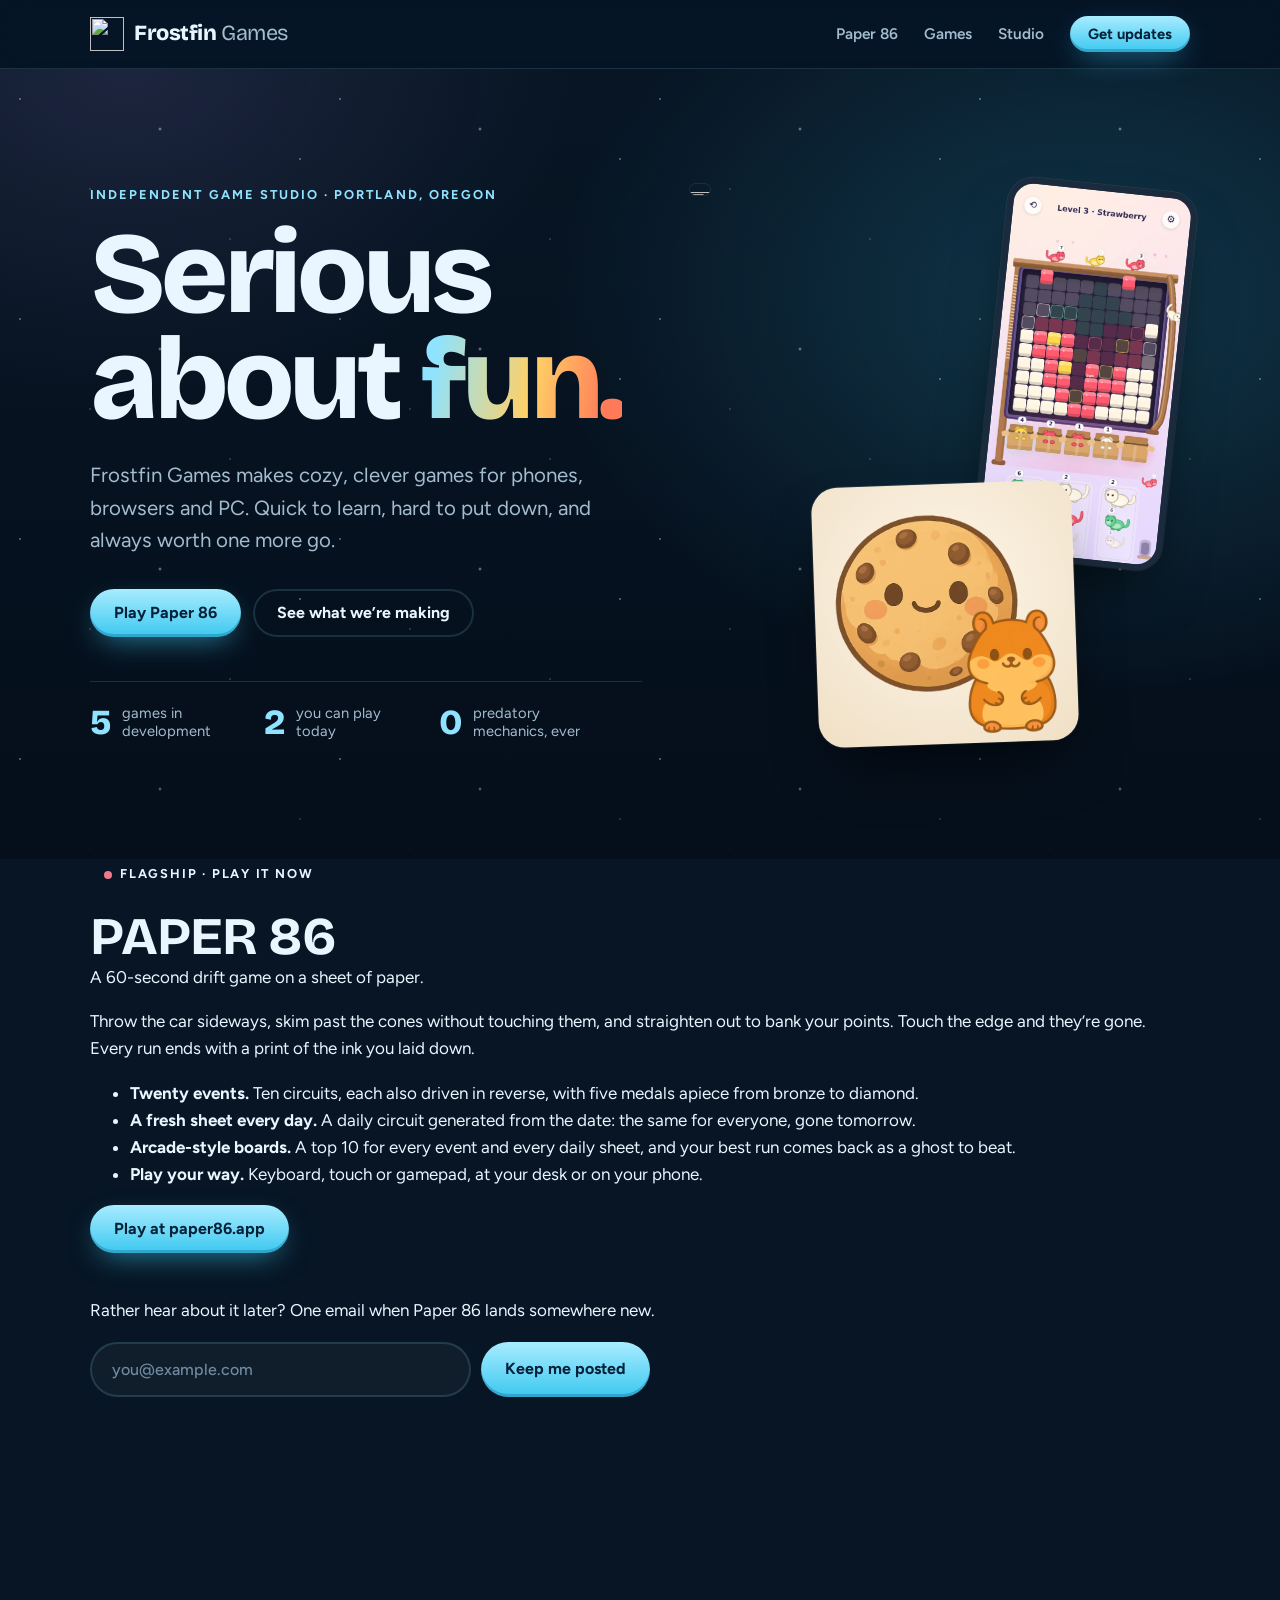
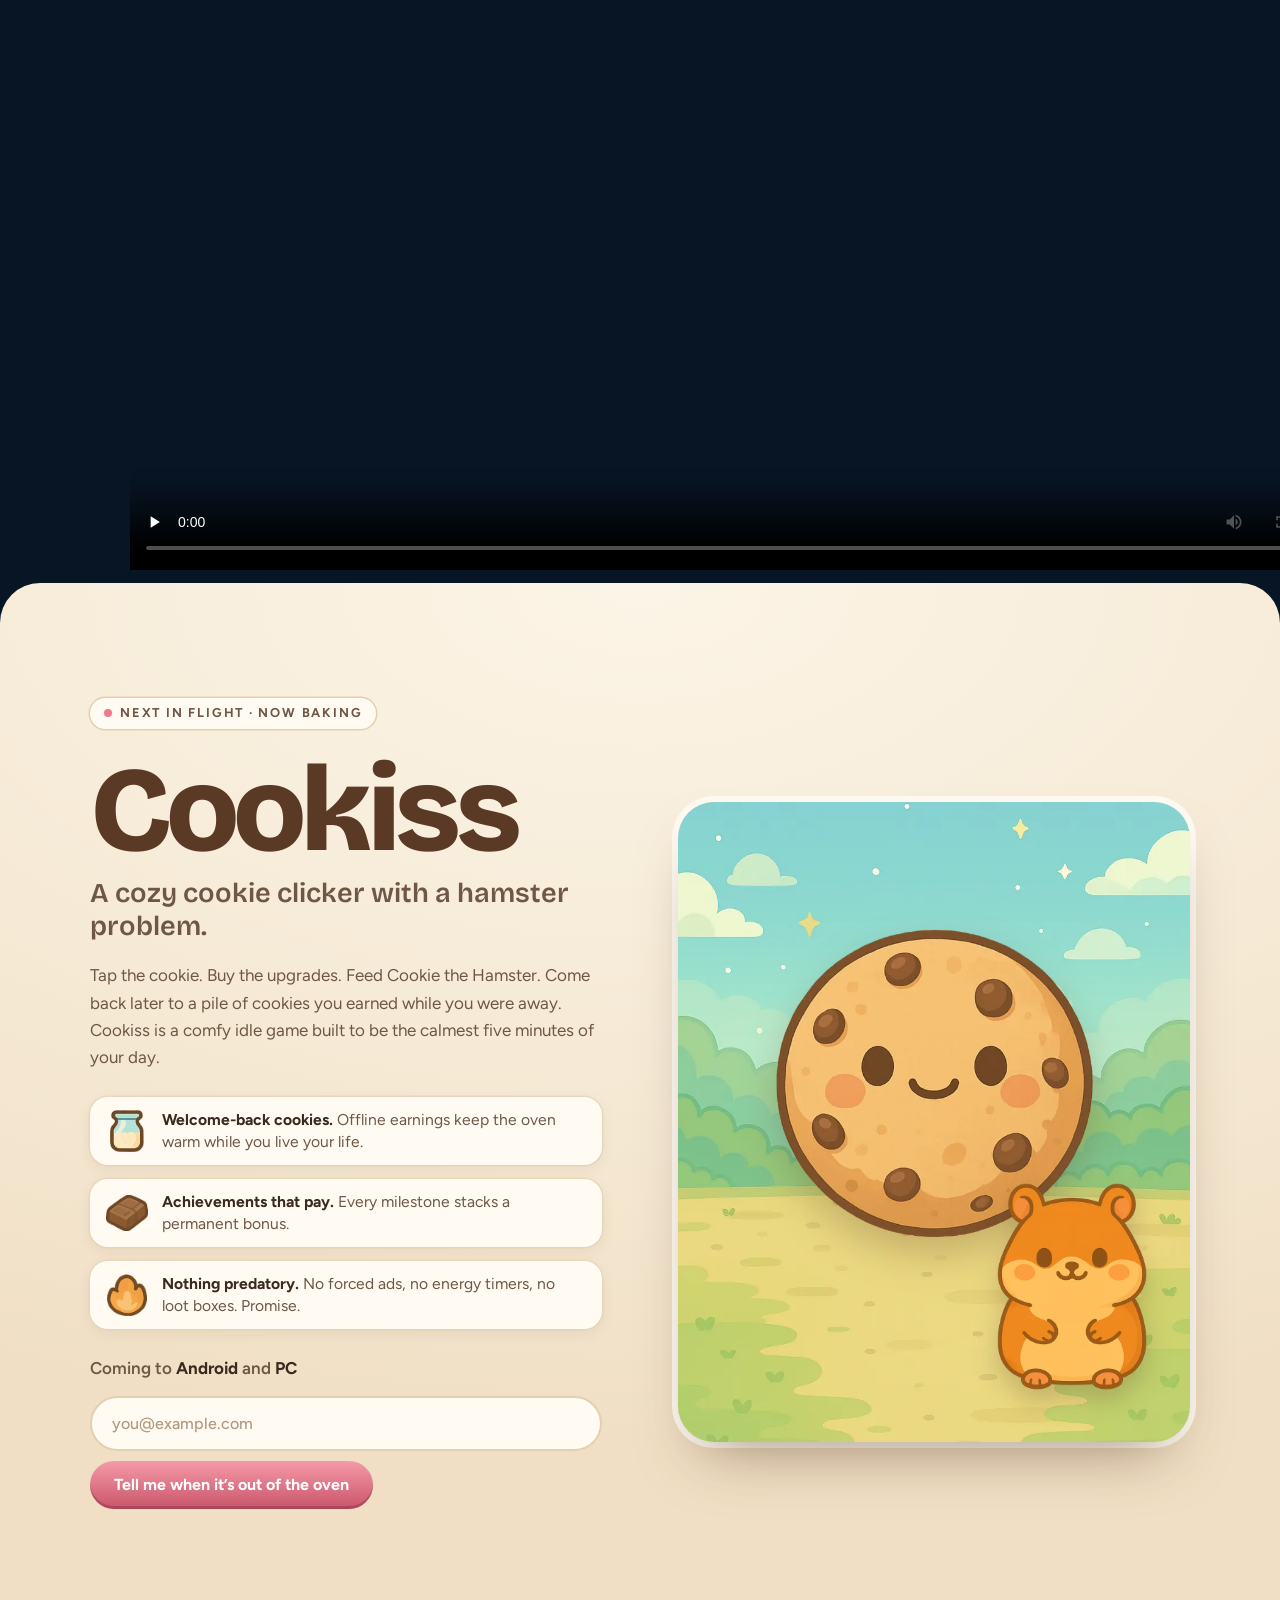
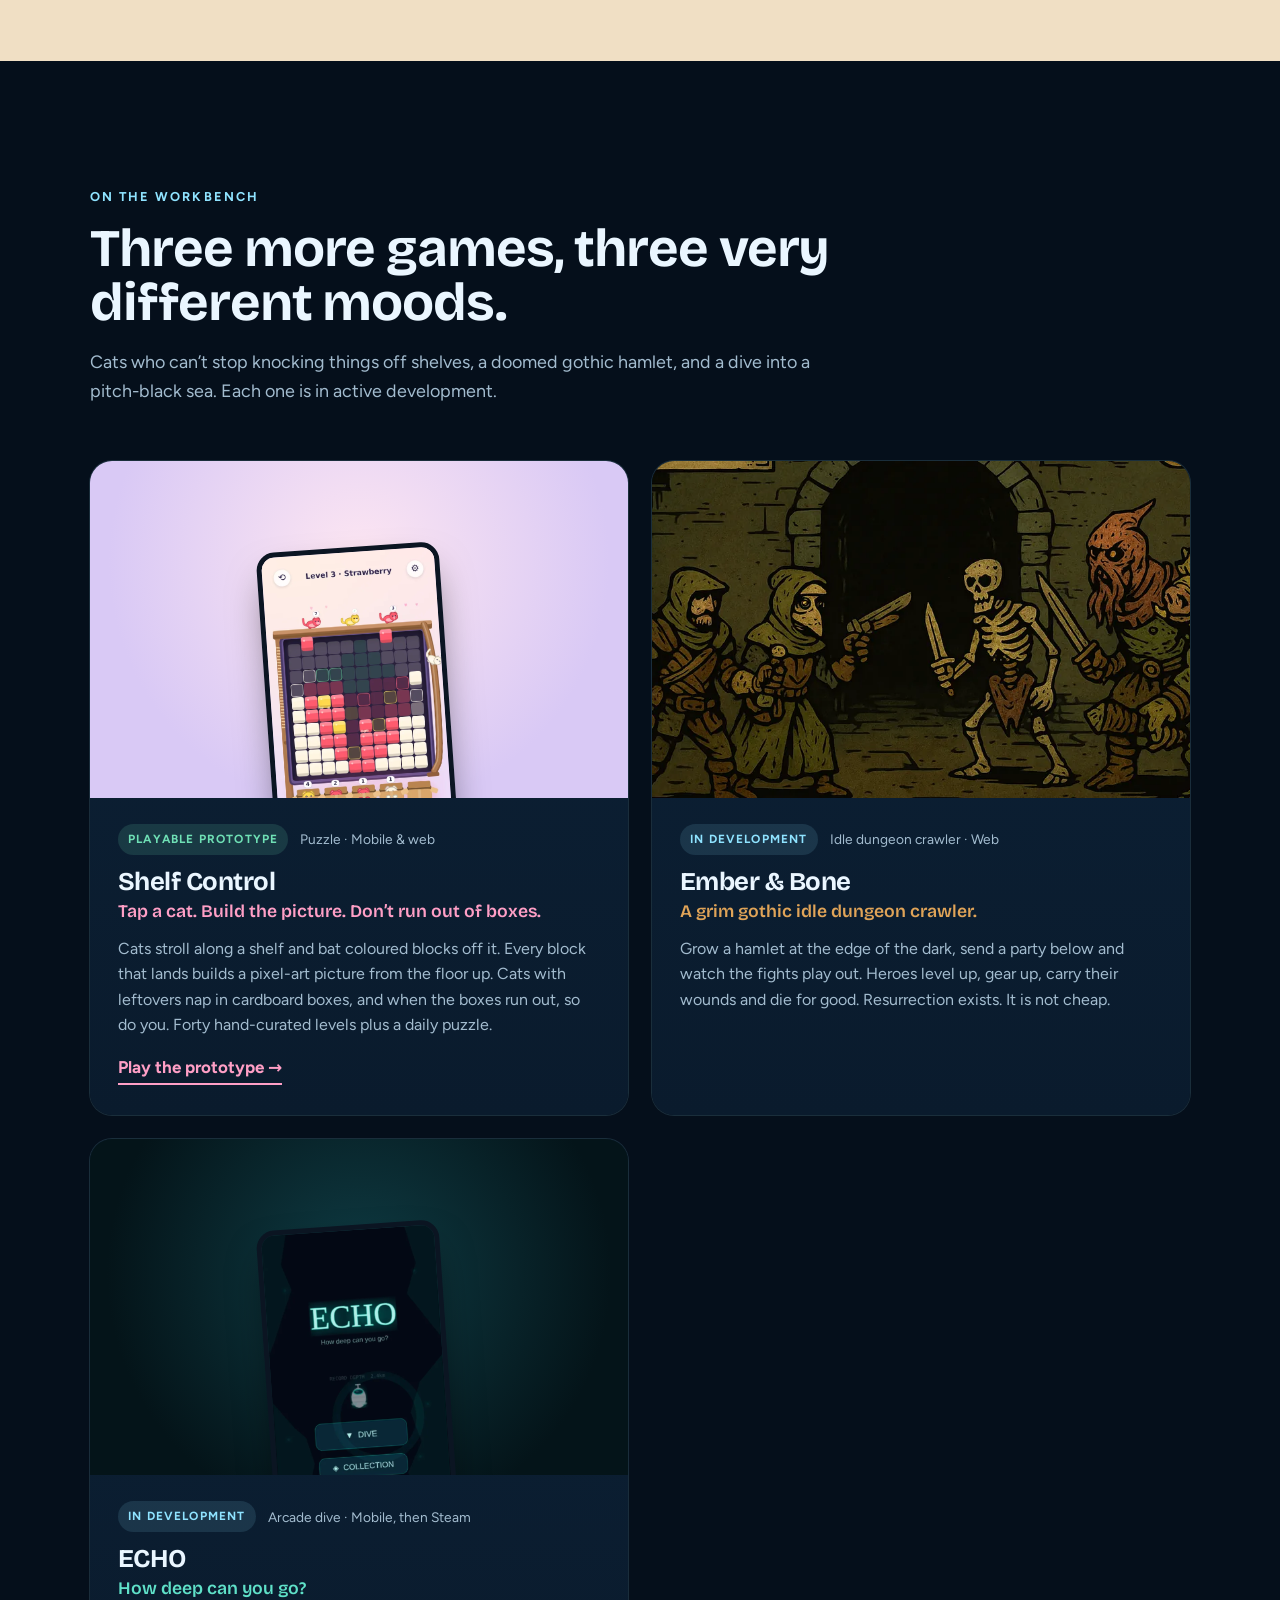
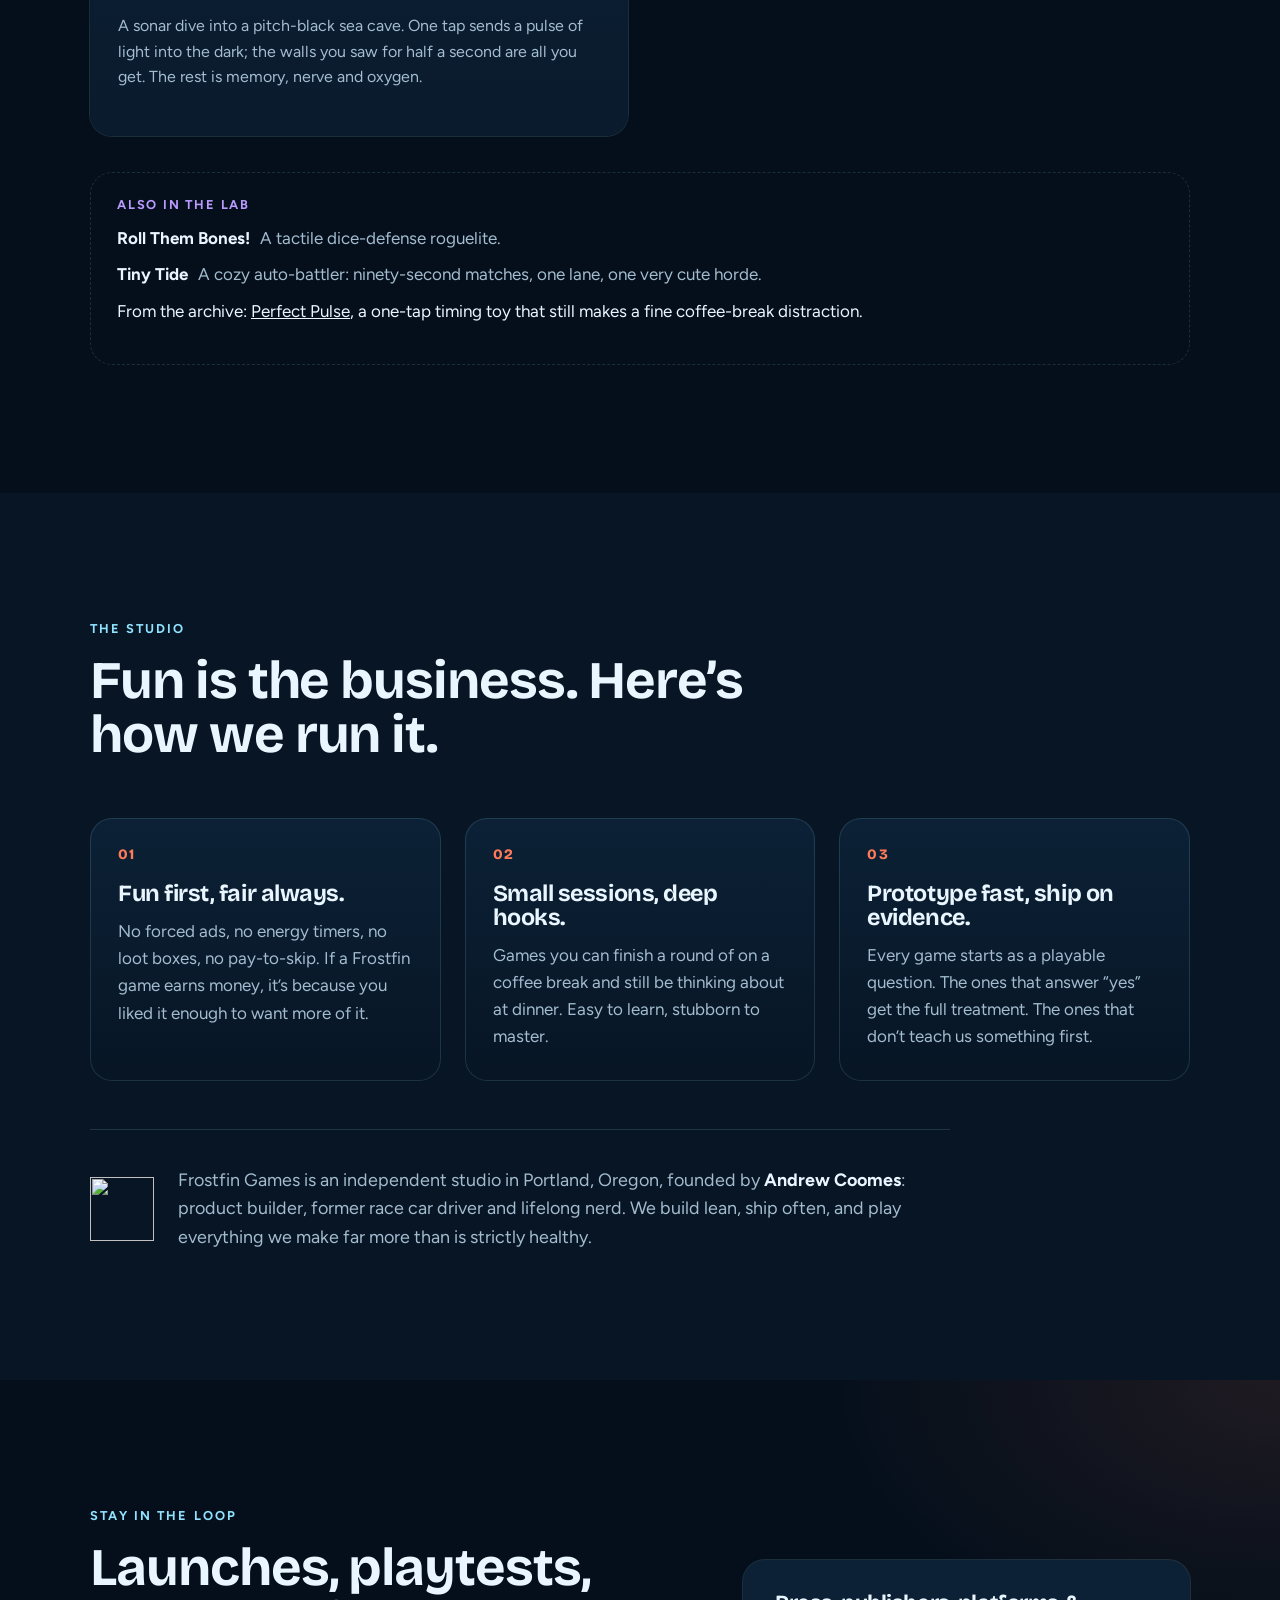
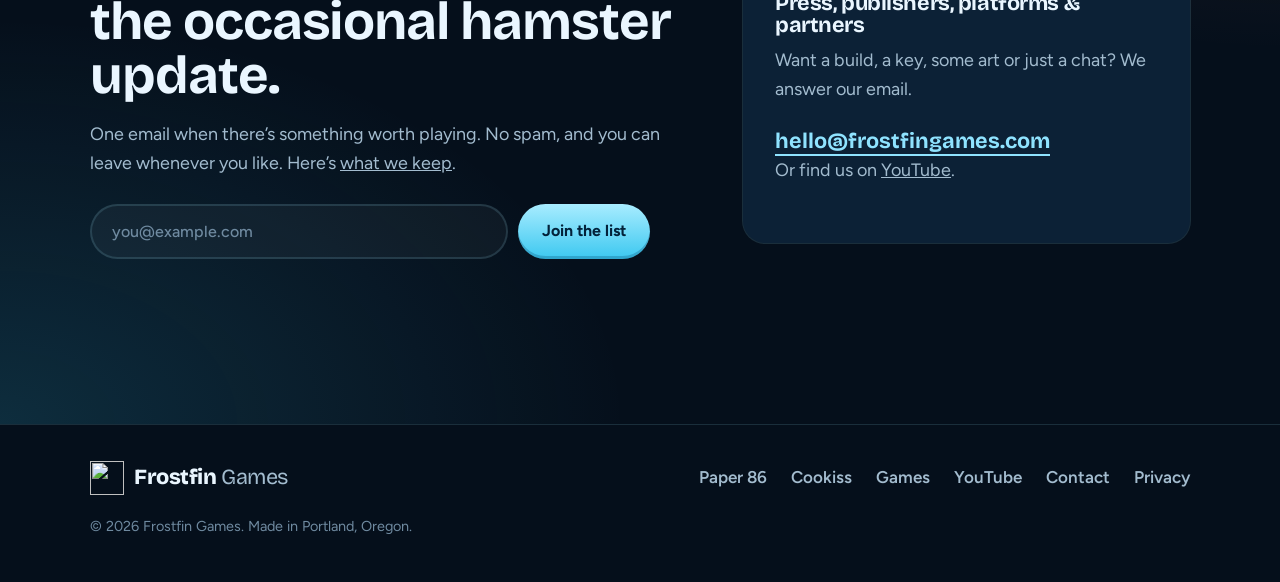
==== commit 525e188a: "Merge remote-tracking branch 'origin/main' into claude/inspiring-hopper-bepmrk" ====
--- a/public/index.html
+++ b/public/index.html
@@ -4,7 +4,7 @@
   <meta charset="utf-8">
   <meta name="viewport" content="width=device-width, initial-scale=1">
   <title>Frostfin Games · Independent game studio</title>
-  <meta name="description" content="Frostfin Games is an independent studio in Portland, Oregon making cozy, clever, pick-up-and-play games. Play Paper 86, a 60-second drift score attack. Next in the oven: Cookiss.">
+  <meta name="description" content="Frostfin Games is an independent studio in Portland, Oregon making cozy, clever, pick-up-and-play games. Play Paper 86, a 60-second drift game. Next in the oven: Cookiss.">
   <meta name="theme-color" content="#071524">
   <meta name="color-scheme" content="dark">
   <link rel="canonical" href="https://frostfingames.com/">
@@ -23,7 +23,7 @@
 
   <link rel="preload" href="/assets/fonts/bricolage-grotesque.woff2" as="font" type="font/woff2" crossorigin>
   <link rel="preload" href="/assets/fonts/figtree.woff2" as="font" type="font/woff2" crossorigin>
-  <link rel="stylesheet" href="/assets/site.css">
+  <link rel="stylesheet" href="/assets/site.css?v=3">
 
   <script type="application/ld+json">
   {
@@ -65,7 +65,7 @@
         <div class="hero-copy">
           <p class="eyebrow">Independent game studio &middot; Portland, Oregon</p>
           <h1>Serious<br>about <em>fun.</em></h1>
-          <p class="lede">Frostfin Games makes cozy, clever, pick-up-and-play games for phones, browsers and PC. Built to be replayed. Never built to trap you.</p>
+          <p class="lede">Frostfin Games makes cozy, clever games for phones, browsers and PC. Quick to learn, hard to put down, and always worth one more go.</p>
           <div class="cta-row">
             <a class="btn" href="https://paper86.app/">Play Paper 86</a>
             <a class="btn btn-ghost" href="#paper86">See what we&rsquo;re making</a>
@@ -94,8 +94,8 @@
         <div class="paper-copy">
           <p class="tag tag-paper"><span class="dot"></span>Flagship &middot; Play it now</p>
           <h2 id="paper-title" class="paper-title">PAPER 86</h2>
-          <p class="paper-sub">A 60-second drift score attack on a sheet of paper.</p>
-          <p>Throw the car sideways, skim past the cones without touching them, and straighten out to bank your points before a wall wipes them out. Every run ends with a print of the ink you laid down.</p>
+          <p class="paper-sub">A 60-second drift game on a sheet of paper.</p>
+          <p>Throw the car sideways, skim past the cones without touching them, and straighten out to bank your points. Touch the edge and they&rsquo;re gone. Every run ends with a print of the ink you laid down.</p>
           <ul class="paper-list">
             <li><b>Twenty events.</b> Ten circuits, each also driven in reverse, with five medals apiece from bronze to diamond.</li>
             <li><b>A fresh sheet every day.</b> A daily circuit generated from the date: the same for everyone, gone tomorrow.</li>
@@ -116,11 +116,17 @@
           </form>
         </div>
         <div class="paper-art">
-          <figure class="sheet">
-            <video controls preload="none" playsinline poster="/assets/img/paper86-poster.webp" width="1280" height="720" aria-label="Paper 86 trailer">
-              <source src="/assets/video/paper86-trailer.mp4" type="video/mp4">
-            </video>
-            <figcaption>The 32-second trailer, captured frame by frame from the game itself.</figcaption>
+          <figure class="sheet" data-trailer>
+            <div class="video-wrap">
+              <video controls preload="none" poster="/assets/img/paper86-poster.webp" width="1280" height="720" aria-label="Paper 86 trailer" data-vertical-src="/assets/video/paper86-trailer-vertical.mp4?v=2">
+                <source src="/assets/video/paper86-trailer.mp4?v=2" type="video/mp4">
+              </video>
+              <button class="play-overlay" type="button" hidden aria-label="Play the Paper 86 trailer">
+                <span class="play-icon" aria-hidden="true"></span>
+                <span class="play-label">Watch the trailer <small>0:38</small></span>
+              </button>
+            </div>
+            <figcaption>The trailer, captured frame by frame from the game itself.</figcaption>
           </figure>
         </div>
       </div>
@@ -288,6 +294,6 @@
     </div>
   </footer>
 
-  <script src="/assets/site.js" defer></script>
+  <script src="/assets/site.js?v=3" defer></script>
 </body>
 </html>
